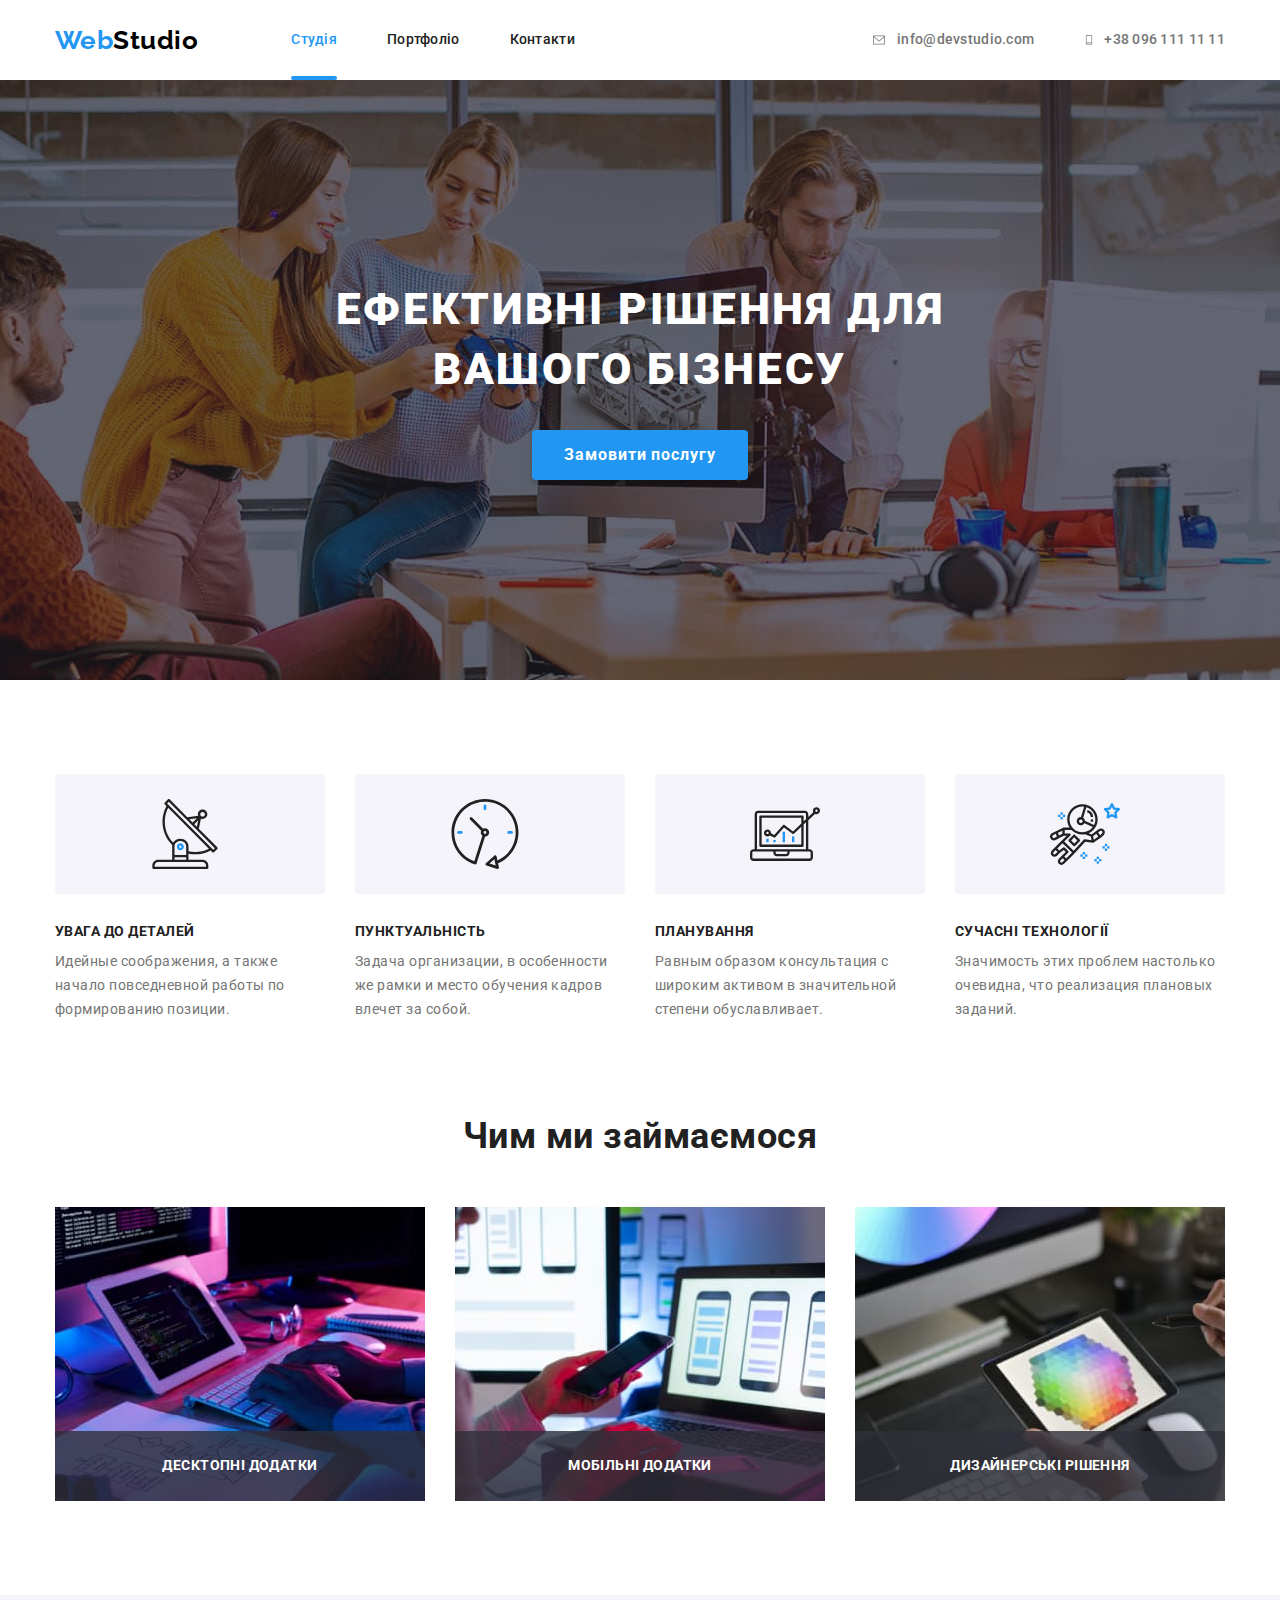
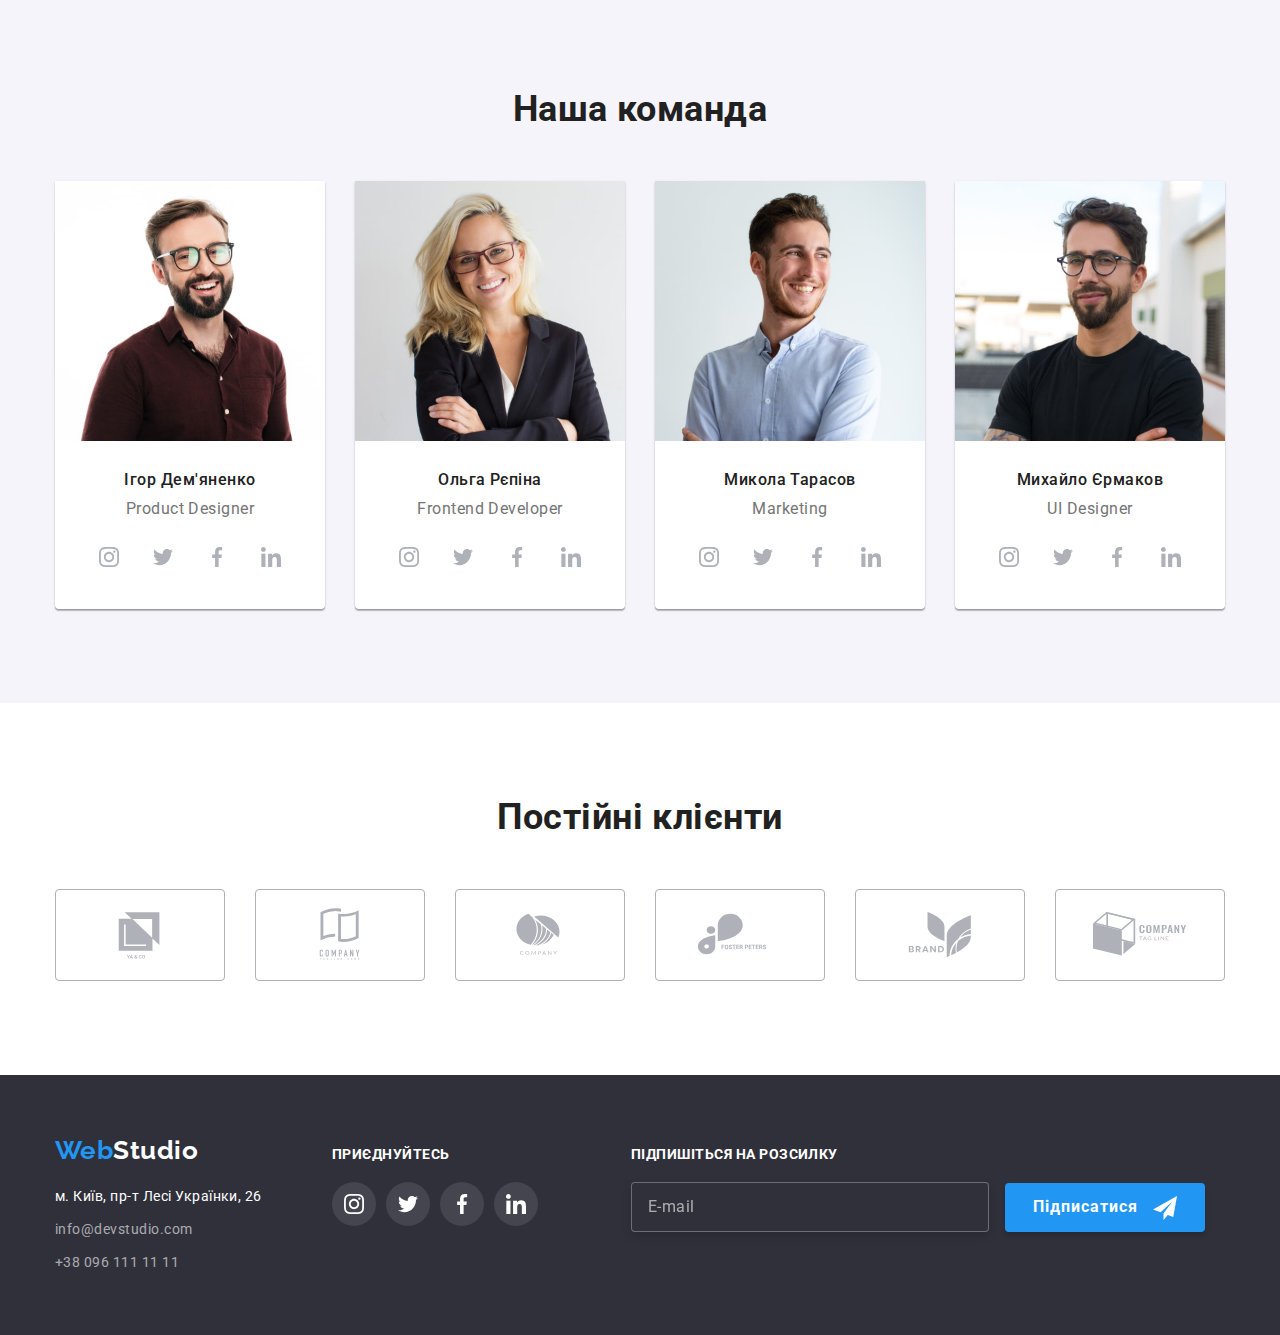
==== index.html @ e20ec49b "Переносить 6 дз" ====
<!DOCTYPE html>
<html lang="en">
  <head>
    <meta charset="UTF-8" />
    <meta http-equiv="X-UA-Compatible" content="IE=edge" />
    <meta name="viewport" content="width=device-width, initial-scale=1.0" />
    <title>Document</title>
    <link
      href="https://fonts.googleapis.com/css2?family=Raleway:wght@700&family=Roboto:wght@400;500;700;900&display=swap"
      rel="stylesheet"
    />
    <link
      rel="stylesheet"
      href="https://cdnjs.cloudflare.com/ajax/libs/modern-normalize/1.1.0/modern-normalize.min.css"
    />
    <link rel="stylesheet" href="./css/styles.css" />
  </head>
  <body>
    <!-- Шапка -->
    <header class="header">
      <div class="container main-nav">
        <a class="logo" href="index.html">
          <span class="logo-web">Web</span><span class="top">Studio</span></a
        >
        <nav>
          <!-- Навігація на інші сторінки -->
          <ul class="site-nav list">
            <li class="item-nav">
              <a class="link current" href="./index.html">Студія</a>
            </li>
            <li class="item-nav">
              <a class="link" href="./portfolio.html">Портфоліо</a>
            </li>
            <li class="item-nav"><a class="link" href="">Контакти</a></li>
          </ul>
        </nav>
        <ul class="auth-nav list">
          <li class="auth-item">
            <a class="link flex-item" href="mailto:info@devstudio.com">
              <svg class="social-icon" width="16" height="12">
                <use href="./images/svg/symbol-defs.svg#icon-mail" />
              </svg>
              info@devstudio.com</a
            >
          </li>
          <li class="auth-item">
            <a class="link flex-item" href="tel:+380961111111">
              <svg class="social-icon" width="10" height="16">
                <use href="./images/svg/symbol-defs.svg#icon-smartphone" />
              </svg>
              +38 096 111 11 11
            </a>
          </li>
        </ul>
      </div>
    </header>
    <!-- Унікальний контент сторінки -->
    <main>
      <!-- Герой-->
      <section class="hero section-hero">
        <div class="center">
          <h1 class="hero-title">Ефективні рішення для вашого бізнесу</h1>
          <button data-modal-open class="button center" type="button">
            Замовити послугу
          </button>
        </div>

        <!-- Модальне вікно -->
        <div class="backdrop is-hidden" data-modal>
          <div class="modal">
            <button data-modal-close class="button-close">
              <svg class="close" width="30" height="30">
                <use href="./images/svg/symbol-defs.svg#icon-close" />
              </svg>
            </button>
            <h2 class="title-modal">Залиште свої дані, ми вам передзвонимо</h2>
            <form class="form">
              <div class="form__group">
                <label class="form-label"
                  >Ім'я
                  <input
                    class="form-input"
                    type="text"
                    placeholder=" "
                    name=" user-nane"
                    required
                  />
                  <svg class="modal-icon" width="20" height="20">
                    <use
                      href="./images/svg/symbol-defs.svg#icon-person-black-18dp-1"
                    />
                  </svg>
                </label>
              </div>

              <div class="form__group">
                <label class="form-label"
                  >Телефон
                  <input
                    class="form-input"
                    type="tel"
                    placeholder=" "
                    name=" namber "
                    required
                  />
                  <svg class="modal-icon" width="20" height="20">
                    <use
                      href="./images/svg/symbol-defs.svg#icon-phone-black-18dp-1"
                    />
                  </svg>
                </label>
              </div>

              <div class="form__group">
                <label class="form-label"
                  >Пошта
                  <input
                    class="form-input"
                    type="email"
                    placeholder=" "
                    name=" tel-nane"
                    required
                  />
                  <svg class="modal-icon" width="20" height="20">
                    <use
                      href="./images/svg/symbol-defs.svg#icon-email-black-18dp-1"
                    />
                  </svg>
                </label>
              </div>

              <div class="form__group">
                <label class="form-label label-message"
                  >Коментар
                  <textarea
                    class="form-input"
                    name="form-text"
                    placeholder="Введіть текст"
                    required
                  ></textarea>
                </label>
              </div>

              <div class="form-check">
                <input
                  class="display form-checkbox"
                  type="checkbox"
                  name=""
                  id="licence"
                  required
                />
                <label class="check-name" for="licence">
                  <svg class="check-svg" width="11" height="8">
                    <use href="./images/svg/symbol-defs.svg#icon-check" />
                  </svg>
                  Погоджуюся з розсилкою та приймаю
                  <a class="check-link" href="#"> Умови договору</a>
                </label>
                <button class="button-modal" type="submit">Відправити</button>
              </div>
            </form>
          </div>
        </div>
      </section>
      <!-- Особливості-->
      <section class="section section-top">
        <div class="container">
          <h2 class="visually-hidden">Особливості</h2>
          <ul class="list decorate-features">
            <li class="item">
              <div class="svg-list">
                <svg class="social-icon" width="70" height="70">
                  <use href="./images/svg/symbol-defs.svg#icon-antenna" />
                </svg>
              </div>
              <h3 class="section-title">УВАГА ДО ДЕТАЛЕЙ</h3>
              <p class="text">
                Идейные соображения, а также начало повседневной работы по
                формированию позиции.
              </p>
            </li>
            <li class="item">
              <div class="svg-list">
                <svg class="social-icon" width="70" height="70">
                  <use href="./images/svg/symbol-defs.svg#icon-clock" />
                </svg>
              </div>
              <h3 class="section-title">ПУНКТУАЛЬНІСТЬ</h3>
              <p class="text">
                Задача организации, в особенности же рамки и место обучения
                кадров влечет за собой.
              </p>
            </li>
            <li class="item">
              <div class="svg-list">
                <svg class="social-icon" width="70" height="70">
                  <use href="./images/svg/symbol-defs.svg#icon-diagram" />
                </svg>
              </div>
              <h3 class="section-title">ПЛАНУВАННЯ</h3>
              <p class="text">
                Равным образом консультация с широким активом в значительной
                степени обуславливает.
              </p>
            </li>
            <li class="item">
              <div class="svg-list">
                <svg class="social-icon" width="70" height="70">
                  <use href="./images/svg/symbol-defs.svg#icon-astronaut" />
                </svg>
              </div>
              <h3 class="section-title">СУЧАСНІ ТЕХНОЛОГІЇ</h3>
              <p class="text">
                Значимость этих проблем настолько очевидна, что реализация
                плановых заданий.
              </p>
            </li>
          </ul>
        </div>
      </section>
      <!-- Чим ми займаємся -->
      <section class="section padding-top-0">
        <div class="container">
          <h2 class="section-title-big">Чим ми займаємося</h2>
          <ul class="list we-do-decorate">
            <li class="item">
              <div class="container-pictur">
                <img
                  class="pictures"
                  class="title-pictures"
                  src="./images/main-page/box1.jpg "
                  width="370"
                  alt="box 1"
                />
                <p class="title-pictures">Десктопні додатки</p>
              </div>
            </li>
            <li class="item">
              <div class="container-pictur">
                <img
                  class="pictures"
                  src="./images/main-page/box2.jpg"
                  width="370"
                  alt="box 2"
                />
                <p class="title-pictures">Мобільні додатки</p>
              </div>
            </li>
            <li class="item">
              <div class="container-pictur">
                <img
                  class="pictures"
                  src="./images/main-page/box3.jpg"
                  width="370"
                  alt="box 3"
                />
                <p class="title-pictures">Дизайнерські рішення</p>
              </div>
            </li>
          </ul>
        </div>
      </section>
      <!-- Наша команда -->
      <section class="section section-top bgc-team">
        <div class="container">
          <h2 class="section-title-big">Наша команда</h2>
          <ul class="list decorate-team">
            <li class="item bgc-teem">
              <img
                class="pictures"
                src="./images/main-page/img.jpg"
                width="270"
                alt="Ігор Дем'яненко"
              />
              <div class="item-person">
                <h3 class="title-name">Ігор Дем'яненко</h3>
                <p class="name-text">Product Designer</p>
                <ul class="socials-items">
                  <li class="sosial-list">
                    <a class="sosial-link" href="">
                      <svg class="svg" width="20px" height="20px">
                        <use
                          href="./images/svg/symbol-defs.svg#icon-instagram"
                        ></use>
                      </svg>
                    </a>
                  </li>
                  <li class="sosial-list">
                    <a class="sosial-link" href="">
                      <svg class="svg" width="20px" height="20px">
                        <use
                          href="./images/svg/symbol-defs.svg#icon-twitter"
                        ></use>
                      </svg>
                    </a>
                  </li>
                  <li class="sosial-list">
                    <a class="sosial-link" href="">
                      <svg class="svg" width="20px" height="20px">
                        <use
                          href="./images/svg/symbol-defs.svg#icon-facebook"
                        ></use>
                      </svg>
                    </a>
                  </li>
                  <li class="sosial-list">
                    <a class="sosial-link" href="">
                      <svg class="svg" width="20px" height="20px">
                        <use
                          href="./images/svg/symbol-defs.svg#icon-linkedin"
                        ></use>
                      </svg>
                    </a>
                  </li>
                </ul>
              </div>
            </li>
            <li class="item bgc-teem">
              <img
                class="pictures"
                src="./images/main-page/img(1).jpg"
                width="270"
                alt="Ольга Рєпіна"
              />
              <div class="item-person">
                <h3 class="title-name">Ольга Рєпіна</h3>
                <p class="name-text">Frontend Developer</p>
                <ul class="socials-items">
                  <li class="sosial-list">
                    <a class="sosial-link" href="">
                      <svg class="svg" width="20px" height="20px">
                        <use
                          href="./images/svg/symbol-defs.svg#icon-instagram"
                        ></use>
                      </svg>
                    </a>
                  </li>
                  <li class="sosial-list">
                    <a class="sosial-link" href="">
                      <svg class="svg" width="20px" height="20px">
                        <use
                          href="./images/svg/symbol-defs.svg#icon-twitter"
                        ></use>
                      </svg>
                    </a>
                  </li>
                  <li class="sosial-list">
                    <a class="sosial-link" href="">
                      <svg class="svg" width="20px" height="20px">
                        <use
                          href="./images/svg/symbol-defs.svg#icon-facebook"
                        ></use>
                      </svg>
                    </a>
                  </li>
                  <li class="sosial-list">
                    <a class="sosial-link" href="">
                      <svg class="svg" width="20px" height="20px">
                        <use
                          href="./images/svg/symbol-defs.svg#icon-linkedin"
                        ></use>
                      </svg>
                    </a>
                  </li>
                </ul>
              </div>
            </li>
            <li class="item bgc-teem">
              <img
                class="pictures"
                src="./images/main-page/img(2).jpg"
                width="270"
                alt="Микола Тарасов"
              />
              <div class="item-person">
                <h3 class="title-name">Микола Тарасов</h3>
                <p class="name-text">Marketing</p>
                <ul class="socials-items">
                  <li class="sosial-list">
                    <a class="sosial-link" href="">
                      <svg class="svg" width="20px" height="20px">
                        <use
                          href="./images/svg/symbol-defs.svg#icon-instagram"
                        ></use>
                      </svg>
                    </a>
                  </li>
                  <li class="sosial-list">
                    <a class="sosial-link" href="">
                      <svg class="svg" width="20px" height="20px">
                        <use
                          href="./images/svg/symbol-defs.svg#icon-twitter"
                        ></use>
                      </svg>
                    </a>
                  </li>
                  <li class="sosial-list">
                    <a class="sosial-link" href="">
                      <svg class="svg" width="20px" height="20px">
                        <use
                          href="./images/svg/symbol-defs.svg#icon-facebook"
                        ></use>
                      </svg>
                    </a>
                  </li>
                  <li class="sosial-list">
                    <a class="sosial-link" href="">
                      <svg class="svg" width="20px" height="20px">
                        <use
                          href="./images/svg/symbol-defs.svg#icon-linkedin"
                        ></use>
                      </svg>
                    </a>
                  </li>
                </ul>
              </div>
            </li>
            <li class="item bgc-teem">
              <img
                class="pictures"
                src="./images/main-page/img(3).jpg"
                width="270"
                alt="Михайло Єрмаков"
              />
              <div class="item-person">
                <h3 class="title-name">Михайло Єрмаков</h3>
                <p class="name-text">UI Designer</p>
                <ul class="socials-items">
                  <li class="sosial-list">
                    <a class="sosial-link" href="">
                      <svg class="svg" width="20px" height="20px">
                        <use
                          href="./images/svg/symbol-defs.svg#icon-instagram"
                        ></use>
                      </svg>
                    </a>
                  </li>
                  <li class="sosial-list">
                    <a class="sosial-link" href="">
                      <svg class="svg" width="20px" height="20px">
                        <use
                          href="./images/svg/symbol-defs.svg#icon-twitter"
                        ></use>
                      </svg>
                    </a>
                  </li>
                  <li class="sosial-list">
                    <a class="sosial-link" href="">
                      <svg class="svg" width="20px" height="20px">
                        <use
                          href="./images/svg/symbol-defs.svg#icon-facebook"
                        ></use>
                      </svg>
                    </a>
                  </li>
                  <li class="sosial-list">
                    <a class="sosial-link" href="">
                      <svg class="svg" width="20px" height="20px">
                        <use
                          href="./images/svg/symbol-defs.svg#icon-linkedin"
                        ></use>
                      </svg>
                    </a>
                  </li>
                </ul>
              </div>
            </li>
          </ul>
        </div>
      </section>
      <section class="section">
        <div class="container">
          <h2 class="section-title-big">Постійні клієнти</h2>
          <ul class="list customers-list">
            <li class="customer-li">
              <a class="customer-link" href="">
                <svg class="svg" width="106px" height="60px">
                  <use href="./images/svg/symbol-defs.svg#icon-Logo"></use>
                </svg>
              </a>
            </li>
            <li class="customer-li">
              <a class="customer-link" href="">
                <svg class="svg" width="106px" height="60px">
                  <use href="./images/svg/symbol-defs.svg#icon-Logo-1"></use>
                </svg>
              </a>
            </li>
            <li class="customer-li">
              <a class="customer-link" href="">
                <svg class="svg" width="106px" height="60px">
                  <use href="./images/svg/symbol-defs.svg#icon-Logo-2"></use>
                </svg>
              </a>
            </li>
            <li class="customer-li">
              <a class="customer-link" href="">
                <svg class="svg" width="106px" height="60px">
                  <use href="./images/svg/symbol-defs.svg#icon-Logo-3"></use>
                </svg>
              </a>
            </li>
            <li class="customer-li">
              <a class="customer-link" href="">
                <svg class="svg" width="106px" height="60px">
                  <use href="./images/svg/symbol-defs.svg#icon-Logo-4"></use>
                </svg>
              </a>
            </li>
            <li class="customer-li">
              <a class="customer-link" href="">
                <svg class="svg" width="106px" height="60px">
                  <use href="./images/svg/symbol-defs.svg#icon-Logo-5"></use>
                </svg>
              </a>
            </li>
          </ul>
        </div>
      </section>
    </main>
    <!-- Підвал сторінки -->
    <footer class="footer">
      <div class="container section-flex">
        <div class="footer-addres">
          <div class="footer-logo">
            <a class="logo" href="index.html">
              <span class="logo-web">Web</span
              ><span class="bottom">Studio</span></a
            >
          </div>
          <address>
            <ul class="list">
              <li class="list-margin">
                <a
                  class="addres link"
                  href="https://www.google.com/maps/place/%D0%B1%D1%83%D0%BB.+%D0%9B%D0%B5%D1%81%D0%B8+%D0%A3%D0%BA%D1%80%D0%B0%D0%B8%D0%BD%D0%BA%D0%B8,+26,+%D0%9A%D0%B8%D0%B5%D0%B2,+02000/@50.4265807,30.5383858,17z/data=!3m1!4b1!4m5!3m4!1s0x40d4cf0e033ecbe9:0x57a4dffefec77da0!8m2!3d50.4265807!4d30.5383858"
                  target="_blank"
                  rel="noopener noreferrer"
                  >м. Київ, пр-т Лесі Українки, 26</a
                >
              </li>
              <li class="list-margin">
                <a class="contacts link" href="mailto:info@devstudio.com"
                  >info@devstudio.com</a
                >
              </li>
              <li class="list-margin">
                <a class="contacts link" href="tel:+380961111111"
                  >+38 096 111 11 11</a
                >
              </li>
            </ul>
          </address>
        </div>
        <div class="footer-contacts">
          <h2 class="footer-title">Приєднуйтесь</h2>
          <ul class="socials-items-footer">
            <li class="sosial-list-footer">
              <a class="sosial-footer-link" href="">
                <svg class="svg-footer" width="20px" height="20px">
                  <use href="./images/svg/symbol-defs.svg#icon-instagram"></use>
                </svg>
              </a>
            </li>
            <li class="sosial-list-footer">
              <a class="sosial-footer-link" href="">
                <svg class="svg-footer" width="20px" height="20px">
                  <use href="./images/svg/symbol-defs.svg#icon-twitter"></use>
                </svg>
              </a>
            </li>
            <li class="sosial-list-footer">
              <a class="sosial-footer-link" href="">
                <svg class="svg-footer" width="20px" height="20px">
                  <use href="./images/svg/symbol-defs.svg#icon-facebook"></use>
                </svg>
              </a>
            </li>
            <li class="sosial-list-footer">
              <a class="sosial-footer-link" href="">
                <svg class="svg-footer" width="20px" height="20px">
                  <use href="./images/svg/symbol-defs.svg#icon-linkedin"></use>
                </svg>
              </a>
            </li>
          </ul>
        </div>
        <div class="footter-email">
          <h2 class="title-email">Підпишіться на розсилку</h2>
          <form>
            <input
              class="footer-inpur"
              type="email"
              placeholder="E-mail"
              required
            />
            <button class="footter-email-btn" type="submit">
              Підписатися
              <svg class="telegram-svg" width="24" height="24">
                <use href="./images/svg/symbol-defs.svg#icon-icon-send" />
              </svg>
            </button>
          </form>
        </div>
      </div>
    </footer>
    <script src="./js/modal.js"></script>
  </body>
</html>
---- css/styles.css ----
/* колір основного тексту #212121 */

/* вторичний колір тексту #757575 */

/* колір акцент #2196F3 */

/* колір заголовка героя #FFFFFF */

/* колір фона 1 блок і підвалу #2F303A  */

/* колір фона 2 блок #F5F5F5 */

/* колір фона 3 блок #F5F4FA */

:root {
  --primary-text-color: #757575;
  --title-text-color: #212121;
  --accent-color: #2196f3;
  --primary--white-color: #ffffff;
}

body {
  background-color: var(--primary--white-color);
  color: var(--primary-text-color);
  font-family: 'Roboto', sans-serif;
  letter-spacing: 0.03em;
}
h1,
h2,
h3,
h4,
p,
ul,
li {
  margin-top: 0;
  margin-bottom: 0;
  padding: 0;
}

.list {
  list-style: none;
  padding: 0;
  margin: 0;
}

.link {
  text-decoration: none;
}

.container {
  margin: 0 auto;
  width: 1200px;
  padding: 0 15px;
}

/* Шапка */
.main-nav {
  display: flex;
  align-items: center;
}

.flex-item {
  display: flex;
  align-items: center;
}

.social-icon {
  fill: currentColor;
  margin-right: 10px;
}

.logo {
  text-decoration: none;
}

.logo-web {
  color: var(--accent-color);
  font-family: 'Raleway', sans-serif;
  font-weight: 700;
  font-size: 26px;
  line-height: 1.19;
}

.logo .top {
  color: #000000;
  font-family: 'Raleway', sans-serif;
  font-weight: 700;
  font-size: 26px;
  line-height: 1.19;
}

.logo .bottom {
  color: var(--primary--white-color);
  font-family: 'Raleway', sans-serif;
  font-weight: 700;
  font-size: 26px;
  line-height: 1.19;
}

.site-nav {
  display: flex;
  margin-left: 93px;
}

.site-nav .item-nav {
  margin-right: 50px;
}

.site-nav .item-nav:last-child {
  margin-right: 0;
}

.site-nav .link {
  display: block;
  padding: 32px 0;
  font-weight: 500;
  font-size: 14px;
  line-height: 1.14;
  letter-spacing: 0.02em;
  color: var(--title-text-color);
  transition-duration: 250ms;
  transition-timing-function: cubic-bezier(0.4, 0, 0.2, 1);
}

.site-nav .link:hover,
.site-nav .link:focus {
  color: var(--accent-color);
}

.site-nav .link.current {
  color: var(--accent-color);
  position: relative;
}

.site-nav .link.current::after {
  content: '';
  position: absolute;
  width: 100%;
  height: 4px;
  left: 0;
  bottom: 0;
  background-color: var(--accent-color);
  border-radius: 2px;
}

.auth-nav {
  display: flex;
  margin-left: auto;
}

.auth-nav .auth-item + .auth-item {
  margin-left: 50px;
}

.auth-nav .link {
  font-weight: 500;
  font-size: 14px;
  line-height: 1.14;
  letter-spacing: 0.02em;
  padding: 32px 0;
  color: var(--primary-text-color);
  transition-duration: 250ms;
  transition-timing-function: cubic-bezier(0.4, 0, 0.2, 1);
}

.auth-nav .link:hover,
.auth-nav .link:focus {
  color: var(--accent-color);
}

.hero {
  background-color: #2f303a;
  background-image: linear-gradient(
      rgba(47, 48, 58, 0.4),
      rgba(47, 48, 58, 0.4)
    ),
    url('../images/Img.jpg');
  background-repeat: no-repeat;
  background-position: center;
  background-size: cover;
}
.center {
  text-align: center;
}

.section-hero {
  padding-top: 200px;
  padding-bottom: 200px;
}

.hero-title {
  color: var(--primary--white-color);
  font-weight: 900;
  font-size: 44px;
  line-height: 1.36;
  letter-spacing: 0.06em;
  text-transform: uppercase;
  margin-left: auto;
  margin-right: auto;
  margin-top: 0;
  margin-bottom: 30px;
  max-width: 696px;
}

/* Оформлення модального блока */
.backdrop {
  position: fixed;
  top: 0;
  left: 0;
  width: 100%;
  height: 100%;
  background-color: rgba(0, 0, 0, 0.2);
  opacity: 1;
  z-index: 1;
  transition-duration: 250ms;
  transition-timing-function: cubic-bezier(0.4, 0, 0.2, 1);
}

.backdrop.is-hidden {
  opacity: 0;
  pointer-events: none;
  visibility: hidden;
}

.backdrop.is-hidden .modal {
  transform: translate(-50%, -50%) scale(0.9);
}

.modal {
  position: absolute;
  top: 50%;
  left: 50%;
  padding: 40px;
  transform: translate(-50%, -50%) scale(1);
  width: 528px;
  height: 581px;
  border-radius: 4px;
  box-shadow: 0px 1px 3px rgba(0, 0, 0, 0.12), 0px 1px 1px rgba(0, 0, 0, 0.14),
    0px 2px 1px rgba(0, 0, 0, 0.2);
  background-color: var(--primary--white-color);
  transition-property: transform;
  transition-duration: 250ms;
  transition-timing-function: cubic-bezier(0.4, 0, 0.2, 1);
}
.button-close {
  background-color: transparent;
  position: absolute;
  top: 8px;
  right: 8px;
  border: none;
  padding: 0;
  margin: 0;
}

.close {
  stroke: rgba(0, 0, 0, 0.1);
  transition-duration: 250ms;
  transition-timing-function: cubic-bezier(0.4, 0, 0.2, 1);
}
.button-close:hover .close {
  fill: var(--accent-color);
}

.title-modal {
  font-weight: 700;
  font-size: 20px;
  line-height: 1.15;
  text-align: center;
  color: #212121;
}
.form {
  width: 448px;
  height: 101%;
  margin-top: 12px;
}
.form__group {
  display: flex;
  flex-direction: column;
  position: relative;
  margin-bottom: 10px;
}
.form-label {
  position: relative;
  font-weight: 400;
  font-size: 12px;
  line-height: 1.1;
  letter-spacing: 0.01em;
  color: #757575;
}

.modal-icon {
  position: absolute;
  top: 50%;
  left: 12px;
  transition-duration: 250ms;
  transition-timing-function: cubic-bezier(0.4, 0, 0.2, 1);
}

.form-input {
  margin-top: 4px;
  width: 100%;
  padding-left: 42px;
  padding-top: 12px;
  padding-right: 12px;
  padding-bottom: 12px;
  border: 1px solid rgba(33, 33, 33, 0.2);
  border-radius: 4px;
  outline: transparent;
  transition-property: outline;
  transition-duration: 250ms;
  transition-timing-function: cubic-bezier(0.4, 0, 0.2, 1);
}
.form-input:focus {
  outline: 1px solid var(--accent-color);
}

.form-input::placeholder {
  font-weight: 400;
  font-size: 12px;
  line-height: 1.1;
  letter-spacing: 0.01em;
  color: rgba(117, 117, 117, 0.5);
}

.label-message .form-input {
  width: 448px;
  height: 138px;
  resize: none;
  padding: 12px 16px;
}
.form-label:focus-within > .modal-icon {
  fill: var(--accent-color);
}

.text-contract-basic {
  font-weight: 400;
  font-size: 14px;
  line-height: 1.7;
  color: #757575;
}
.checkbox-icon {
  position: absolute;
  left: 12px;
  top: 4px;
  border: 1.7 solid #212121;
  border-radius: 4px;
}

.button-modal {
  display: flex;
  cursor: pointer;
  margin: 0 auto;
  font-weight: 700;
  font-size: 16px;
  line-height: 1.8;
  letter-spacing: 0.06em;
  color: #ffffff;
  padding: 10px 52px;
  background: #2196f3;
  box-shadow: 0px 4px 4px rgba(0, 0, 0, 0.15);
  border-radius: 4px;
  border: transparent;
}
.display {
  position: absolute;
  width: 1px;
  height: 1px;
  margin: -1px;
  border: 0;
  padding: 0;
  white-space: nowrap;
  clip-path: inset(100%);
  clip: rect(0 0 0 0);
  overflow: hidden;
}

.check-name {
  display: flex;
  align-items: center;
  justify-items: center;
  font-size: 14px;
  line-height: 1.71;
  letter-spacing: 0.03em;
  color: var(--text-color);
  margin-bottom: 30px;
}
.form-checkbox:checked ~ .check-name > .check-svg {
  background-color: #2196f3;
  border: transparent;
}
.form-check {
  display: flex;
  flex-direction: column;
  justify-content: center;
  align-items: center;
}
.check-link {
  margin-left: 5px;
  color: #2196f3;
}

.check-svg {
  width: 16px;
  height: 16px;
  margin-right: 8px;
  border: 2px solid black;
  transition: background-color 250ms cubic-bezier(0.4, 0, 0.2, 1);
  transition-duration: 250ms;
  transition-timing-function: cubic-bezier(0.4, 0, 0.2, 1);
}

/* Button */
.button {
  padding: 10px 32px;
  cursor: pointer;
  border: 0;
  font-weight: 700;
  font-size: 16px;
  line-height: 1.88;
  letter-spacing: 0.06em;
  box-shadow: 0px 4px 4px rgba(0, 0, 0, 0.15);
  border-radius: 4px;
  color: var(--primary--white-color);
  background-color: var(--accent-color);
}

/* Навігація на інші сторінка */
.addres.link:hover,
.addres.link:focus,
.contacts.link:hover,
.contacts.link:focus {
  color: var(--accent-color);
}
/* Секція особливості */

/* Приховування заголовка */
.visually-hidden {
  position: absolute;
  white-space: nowrap;
  width: 1px;
  height: 1px;
  overflow: hidden;
  border: 0;
  padding: 0;
  clip: rect(0 0 0 0);
  clip-path: inset(50%);
  margin: -1px;
}

.section {
  padding-top: 94px;
  padding-bottom: 94px;
}

.padding-top-0 {
  padding-top: 0;
}

.decorate-features {
  display: flex;
}

.list.decorate-features .item {
  width: 270px;
}

.svg-list {
  display: flex;
  width: 270px;
  height: 120px;
  margin-bottom: 30px;
  background-color: #f5f4fa;
  justify-content: center;
  text-align: center;
  align-items: center;
  border-radius: 4px;
}

.list .item + .item {
  margin-left: 30px;
}

.bgc-team {
  background-color: #f5f4fa;
}

.section-title {
  color: var(--title-text-color);
  font-weight: 700;
  font-size: 14px;
  line-height: 1.14;
  text-transform: uppercase;
  margin-bottom: 10px;
}

.section .text {
  font-size: 14px;
  line-height: 1.71;
}

.section-title-big {
  color: var(--title-text-color);
  font-weight: 700;
  font-size: 36px;
  line-height: 1.16;
  text-align: center;
  margin-bottom: 50px;
}

.we-do-decorate {
  display: flex;
}
.container-pictur {
  position: relative;
}
.title-pictures {
  position: absolute;
  color: #ffffff;
  font-weight: 700;
  font-size: 14px;
  line-height: 1.1;
  letter-spacing: 0.03em;
  text-transform: uppercase;
  text-align: center;
  width: 100%;
  height: 70px;
  bottom: 0;
  background-color: rgba(47, 48, 58, 0.8);
  text-align: center;
  padding: 27px 0;
}
.pictures {
  display: block;
}

.list.decorate-team {
  display: flex;
}

.list.decorate-team .item {
  text-align: center;
}

.list.decorate-team .item {
  box-shadow: 0px 1px 3px rgba(0, 0, 0, 0.12), 0px 1px 1px rgba(0, 0, 0, 0.14),
    0px 2px 1px rgba(0, 0, 0, 0.2);
  border-radius: 0px 0px 4px 4px;
}

.item-person {
  padding: 30px 0;
}

.title-name {
  color: var(--title-text-color);
  font-weight: 500;
  font-size: 16px;
  line-height: 1.18;
  margin-bottom: 10px;
}

.section .name-text {
  font-size: 16px;
  line-height: 1.18;
}

/* Підвал сторінки */
.footer {
  background-color: #2f303a;
  padding-top: 60px;
  padding-bottom: 60px;
}

.footer-logo {
  margin-bottom: 20px;
}

.list .list-margin:nth-child(-n + 2) {
  margin-bottom: 9px;
}

.list .addres {
  color: var(--primary--white-color);
  font-size: 14px;
  line-height: 1.71;
  font-style: normal;
  transition-duration: 250ms;
  transition-timing-function: cubic-bezier(0.4, 0, 0.2, 1);
}

.list .contacts {
  color: rgba(255, 255, 255, 0.6);
  font-size: 14px;
  line-height: 1.71;
  font-style: normal;
  transition-duration: 250ms;
  transition-timing-function: cubic-bezier(0.4, 0, 0.2, 1);
}

.bgc-teem {
  background-color: white;
}

.socials-items {
  list-style: none;
  display: flex;
  justify-content: center;
  margin-top: 16px;
}

.sosial-link {
  display: flex;
  justify-content: center;
  align-items: center;
  border-radius: 50%;
  background-color: var(--primary--white-color);
  width: 44px;
  height: 44px;
  outline: none;
  transition-duration: 250ms;
  transition-timing-function: cubic-bezier(0.4, 0, 0.2, 1);
}

.sosial-link:hover,
.sosial-link:focus {
  background-color: var(--accent-color);
}

.sosial-link:hover .svg,
.sosial-link:focus .svg {
  fill: #ffffff;
}

.svg {
  fill: #afb1b8;
}

.socials-items .sosial-list:not(:last-child) {
  margin-right: 10px;
}

.customers-list {
  display: flex;
  align-items: center;
  justify-content: space-between;
}

.customer-link {
  display: flex;
  width: 170px;
  height: 92px;
  justify-content: center;
  align-items: center;
  border: 1px solid #afb1b8;
  border-radius: 4px;
  outline: none;
  transition-property: border-color;
  transition-duration: 250ms;
  transition-timing-function: cubic-bezier(0.4, 0, 0.2, 1);
}
.svg {
  transition-property: fill;
  transition-duration: 250ms;
  transition-timing-function: cubic-bezier(0.4, 0, 0.2, 1);
}
.customer-link:hover,
.customer-link:focus,
.customer-link:hover .svg,
.customer-link:focus .svg {
  border-color: var(--accent-color);
  fill: var(--accent-color);
}

.footter-email {
  display: block;
  margin-left: 93px;
}

.title-email {
  font-weight: 700;
  font-size: 14px;
  line-height: 1.1;
  text-transform: uppercase;
  color: #ffffff;
  margin-bottom: 20px;
}

.footer-inpur {
  width: 358px;
  height: 50px;
  background: #2f303a;
  border: 1px solid rgba(255, 255, 255, 0.3);
  filter: drop-shadow(0px 4px 4px rgba(0, 0, 0, 0.15));
  border-radius: 4px;
  margin-right: 12px;
  padding: 15px 16px;
  color: var(--primary--white-color);
}
.footer-inpur::placeholder {
  font-weight: 400;
  font-size: 16px;
  line-height: 1.2;
  letter-spacing: 0.03em;
  /* padding: 15px 16px; */
  color: rgba(255, 255, 255, 0.6);
}

.footter-email-btn {
  font-weight: 700;
  font-size: 16px;
  line-height: 1.8;
  letter-spacing: 0.06em;
  color: #ffffff;
  padding: 10px 28px;
  border: transparent;
  background-color: var(--accent-color);
  box-shadow: 0px 4px 4px rgba(0, 0, 0, 0.15);
  border-radius: 4px;
}
.telegram-svg {
  vertical-align: middle;
  margin-left: 10px;
}

/* .customer-link:hover .svg,
.customer-link:focus .svg {
  fill: var(--accent-color);
} */

/* footer */
.section-flex {
  display: flex;
  align-items: baseline;
}
.footer-contacts {
  margin-left: 70px;
}
.footer-title {
  font-weight: 700;
  font-size: 14px;
  line-height: 1.1;
  text-transform: uppercase;
  color: var(--primary--white-color);
  margin-bottom: 20px;
}
.socials-items-footer {
  display: flex;
  list-style: none;
  justify-content: center;
}
.sosial-list-footer {
  display: flex;
  border-radius: 50%;
  width: 44px;
  height: 44px;
  justify-content: center;
  align-items: center;
}
.sosial-footer-link {
  display: flex;
  border-radius: 50%;
  width: 44px;
  height: 44px;
  justify-content: center;
  align-items: center;
  background: rgba(255, 255, 255, 0.1);
  outline: none;
  transition-duration: 250ms;
  transition-timing-function: cubic-bezier(0.4, 0, 0.2, 1);
}

.sosial-footer-link:hover,
.sosial-footer-link:focus {
  background: var(--accent-color);
}

.svg-footer {
  fill: var(--primary--white-color);
}

.socials-items-footer .sosial-list-footer:not(:last-child) {
  margin-right: 10px;
}

/* ________________________________________ */
/* Page-portfolio */
/* Filter list */
.button-line {
  border-bottom: 1px solid #ececec;
}

.filter.list {
  display: flex;
  justify-content: center;
  margin-bottom: 50px;
}

.filter.list .item + .item {
  margin-left: 8px;
}

.filter-button {
  color: var(--title-text-color);
  background-color: #f5f4fa;
  cursor: pointer;
  border: 0;
  font-family: 'Roboto';
  font-weight: 500;
  font-size: 16px;
  line-height: 1.62;
  padding: 6px 25px;
  border-radius: 4px;
  transition-property: box-shadow, background-color;
  transition-duration: 250ms;
  transition-timing-function: cubic-bezier(0.4, 0, 0.2, 1);
}

.filter-button:hover,
.filter-button:focus {
  color: var(--primary--white-color);
  background-color: var(--accent-color);
  cursor: pointer;
  box-shadow: 0px 3px 1px rgba(0, 0, 0, 0.1), 0px 1px 2px rgba(0, 0, 0, 0.08),
    0px 2px 2px rgba(0, 0, 0, 0.12);
}

.projects.list {
  display: flex;
  flex-wrap: wrap;
}

.projects.list .item-projects {
  width: 370 px;
  margin-right: 30px;
  margin-bottom: 30px;
  transition-property: box-shadow;
  transition-duration: 250ms;
  transition-timing-function: cubic-bezier(0.4, 0, 0.2, 1);
}

.projects.list .item-projects:hover {
  outline: 1px solid #eeeeee;
  box-shadow: 0px 1px 1px rgba(0, 0, 0, 0.12), 0px 4px 4px rgba(0, 0, 0, 0.06),
    1px 4px 6px rgba(0, 0, 0, 0.16);
}

.projects.list .item-projects:nth-child(3n) {
  margin-right: 0;
}

.projects.list .item-projects:nth-last-child(-n + 3) {
  margin-bottom: 0;
}

.project-container {
  padding: 20px 24px;
  border: 1px solid #ececec;
  border-top: none;
}

.projects-title {
  color: var(--title-text-color);
  font-weight: 700;
  font-size: 18px;
  line-height: 2;
  letter-spacing: 0.06em;
}

.projects .text {
  font-size: 16px;
  line-height: 1.8;
  margin-top: 4px;
}
/* Оформлення спливаючого вікна */
.project-overlay {
  position: relative;
  overflow: hidden;
}

.overlay-thumb {
  position: absolute;
  bottom: 0;
  top: 0;
  width: 100%;
  height: 100%;
  background-color: rgba(33, 149, 243, 0.9);
  transition: transform 250ms cubic-bezier(0.4, 0, 0.2, 1);
  transform: translateY(101%);
}
.overlay-link {
  outline: transparent;
}

.title-overlay {
  font-weight: 400;
  font-size: 18px;
  line-height: 1.5;
  color: var(--primary--white-color);
  text-shadow: 0px 4px 4px rgba(0, 0, 0, 0.25);
  padding: 63px 24px;
}

.item-projects a:hover .overlay-thumb,
.item-projects a:focus .overlay-thumb {
  transform: translateY(0%);
}
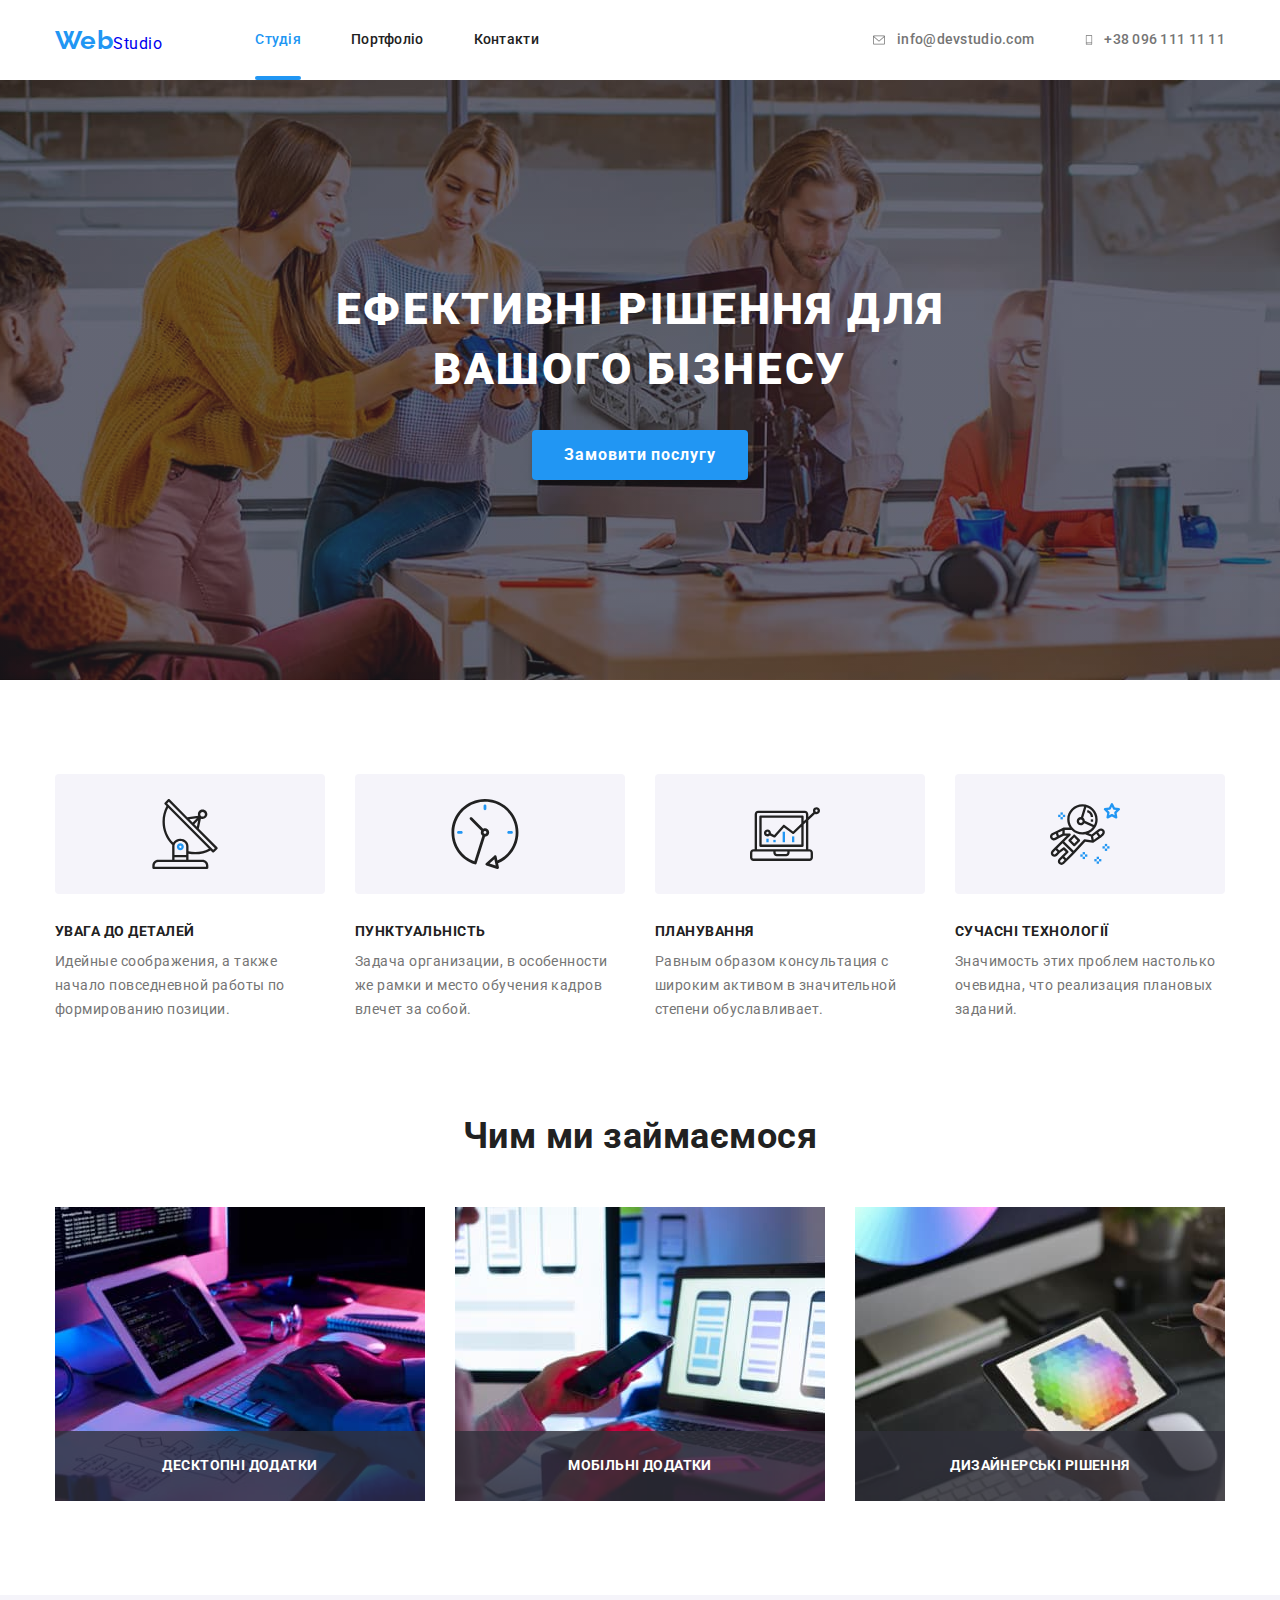
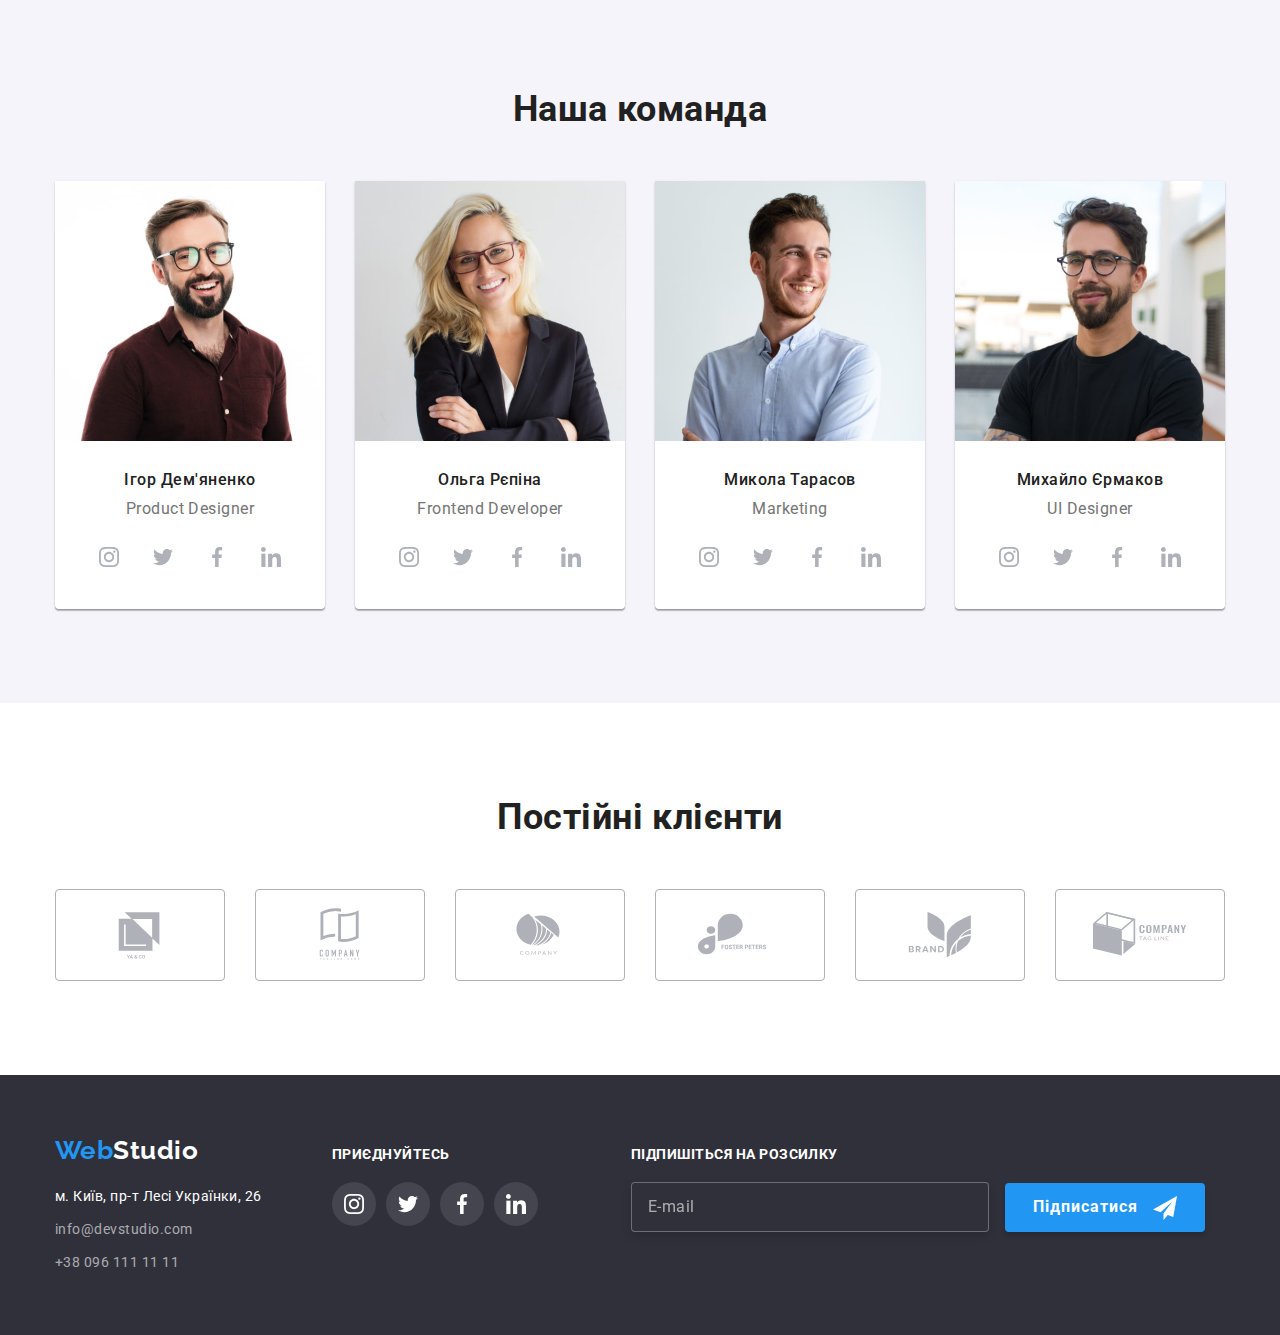
==== commit 99854718: "початок" ====
--- a/index.html
+++ b/index.html
@@ -18,13 +18,14 @@
   <body>
     <!-- Шапка -->
     <header class="header">
-      <div class="container main-nav">
+      <div class="container container__flex">
         <a class="logo" href="index.html">
-          <span class="logo-web">Web</span><span class="top">Studio</span></a
+          <span class="logo__title">Web</span
+          ><span class="logo__title-top">Studio</span></a
         >
-        <nav>
-          <!-- Навігація на інші сторінки -->
-          <ul class="site-nav list">
+        <!-- Навігація на інші сторінки -->
+        <nav class="nav">
+          <ul class="nav__list list">
             <li class="item-nav">
               <a class="link current" href="./index.html">Студія</a>
             </li>
@@ -524,7 +525,7 @@
         <div class="footer-addres">
           <div class="footer-logo">
             <a class="logo" href="index.html">
-              <span class="logo-web">Web</span
+              <span class="logo__title">Web</span
               ><span class="bottom">Studio</span></a
             >
           </div>
--- a/css/styles.css
+++ b/css/styles.css
@@ -54,7 +54,7 @@
 }
 
 /* Шапка */
-.main-nav {
+.container__flex {
   display: flex;
   align-items: center;
 }
@@ -73,7 +73,7 @@
   text-decoration: none;
 }
 
-.logo-web {
+.logo__title {
   color: var(--accent-color);
   font-family: 'Raleway', sans-serif;
   font-weight: 700;
@@ -81,7 +81,7 @@
   line-height: 1.19;
 }
 
-.logo .top {
+.logo .logo__title-header {
   color: #000000;
   font-family: 'Raleway', sans-serif;
   font-weight: 700;
@@ -97,20 +97,21 @@
   line-height: 1.19;
 }
 
-.site-nav {
+/* Навігація на інші сторінки */
+.nav__list {
   display: flex;
   margin-left: 93px;
 }
 
-.site-nav .item-nav {
+.nav__list .item-nav {
   margin-right: 50px;
 }
 
-.site-nav .item-nav:last-child {
+.nav__list .item-nav:last-child {
   margin-right: 0;
 }
 
-.site-nav .link {
+.nav__list .link {
   display: block;
   padding: 32px 0;
   font-weight: 500;
@@ -122,17 +123,17 @@
   transition-timing-function: cubic-bezier(0.4, 0, 0.2, 1);
 }
 
-.site-nav .link:hover,
-.site-nav .link:focus {
+.nav__list .link:hover,
+.nav__list .link:focus {
   color: var(--accent-color);
 }
 
-.site-nav .link.current {
+.nav__list .link.current {
   color: var(--accent-color);
   position: relative;
 }
 
-.site-nav .link.current::after {
+.nav__list .link.current::after {
   content: '';
   position: absolute;
   width: 100%;
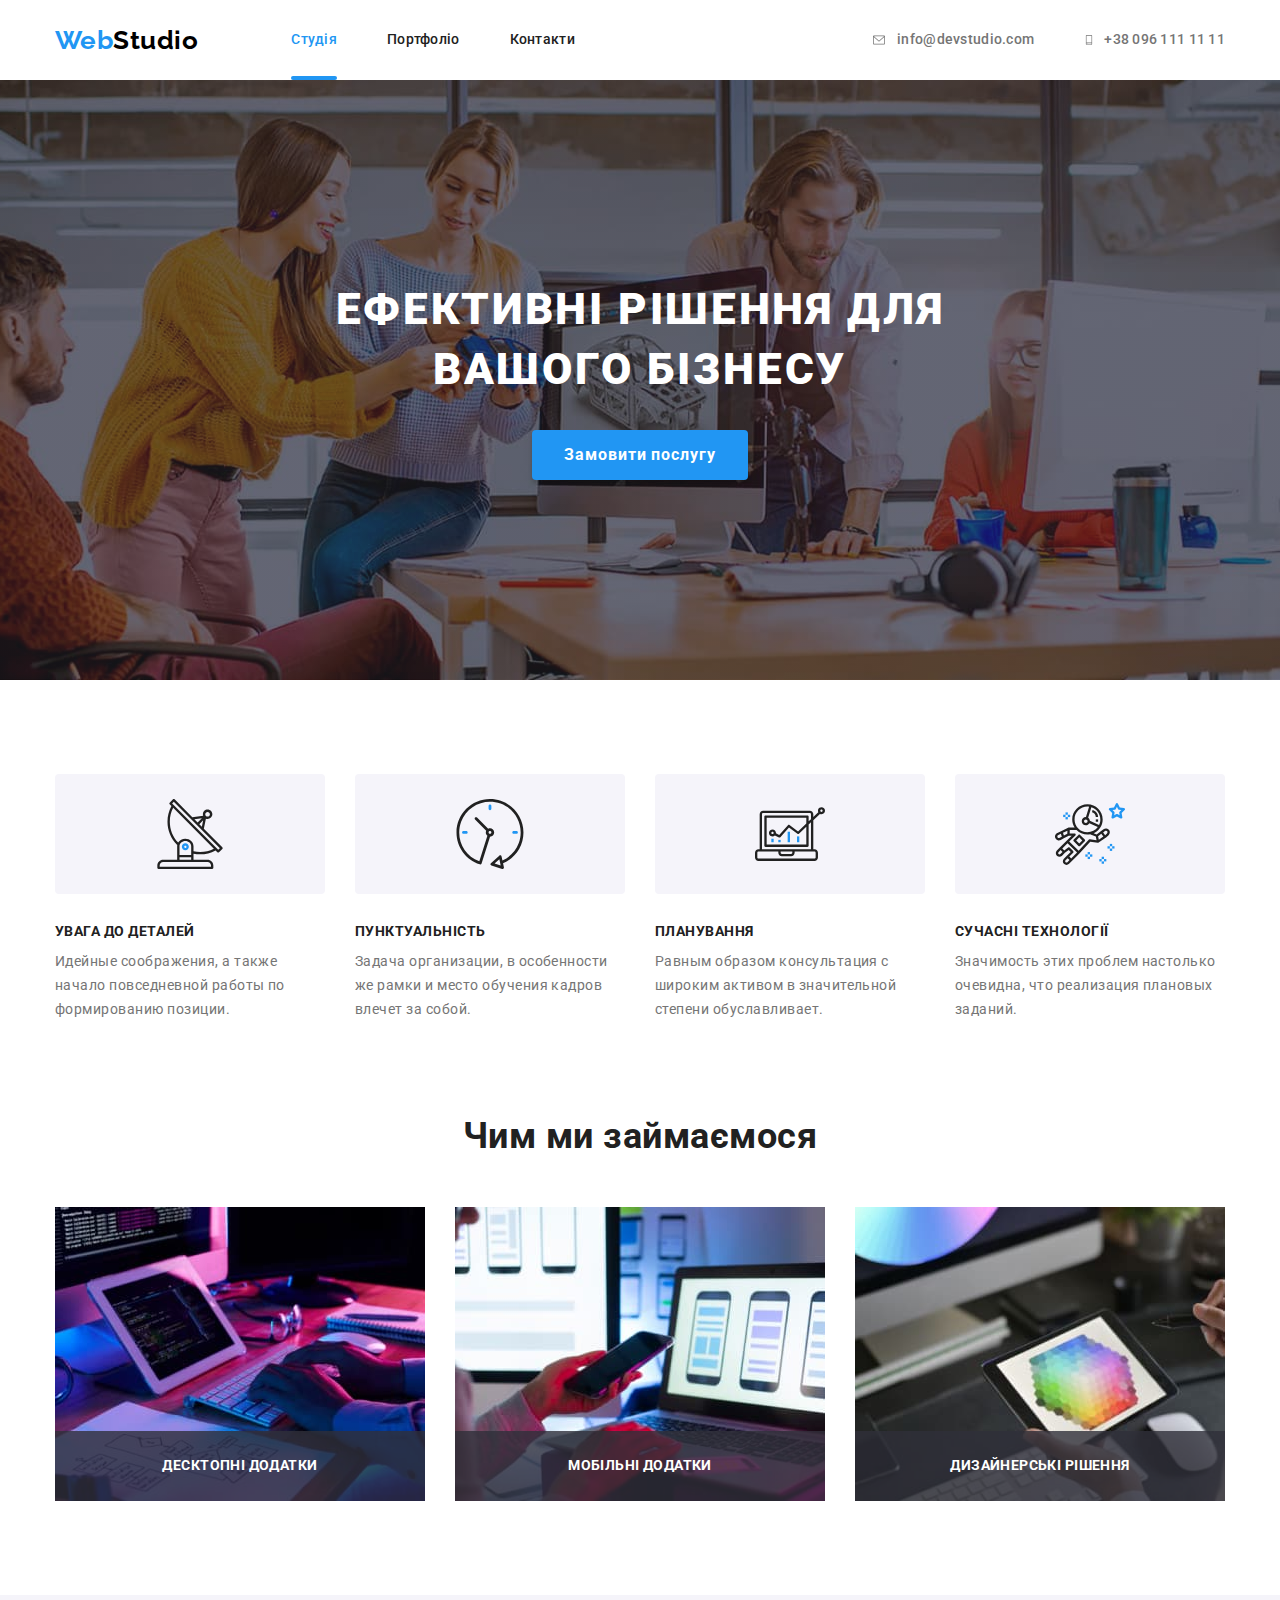
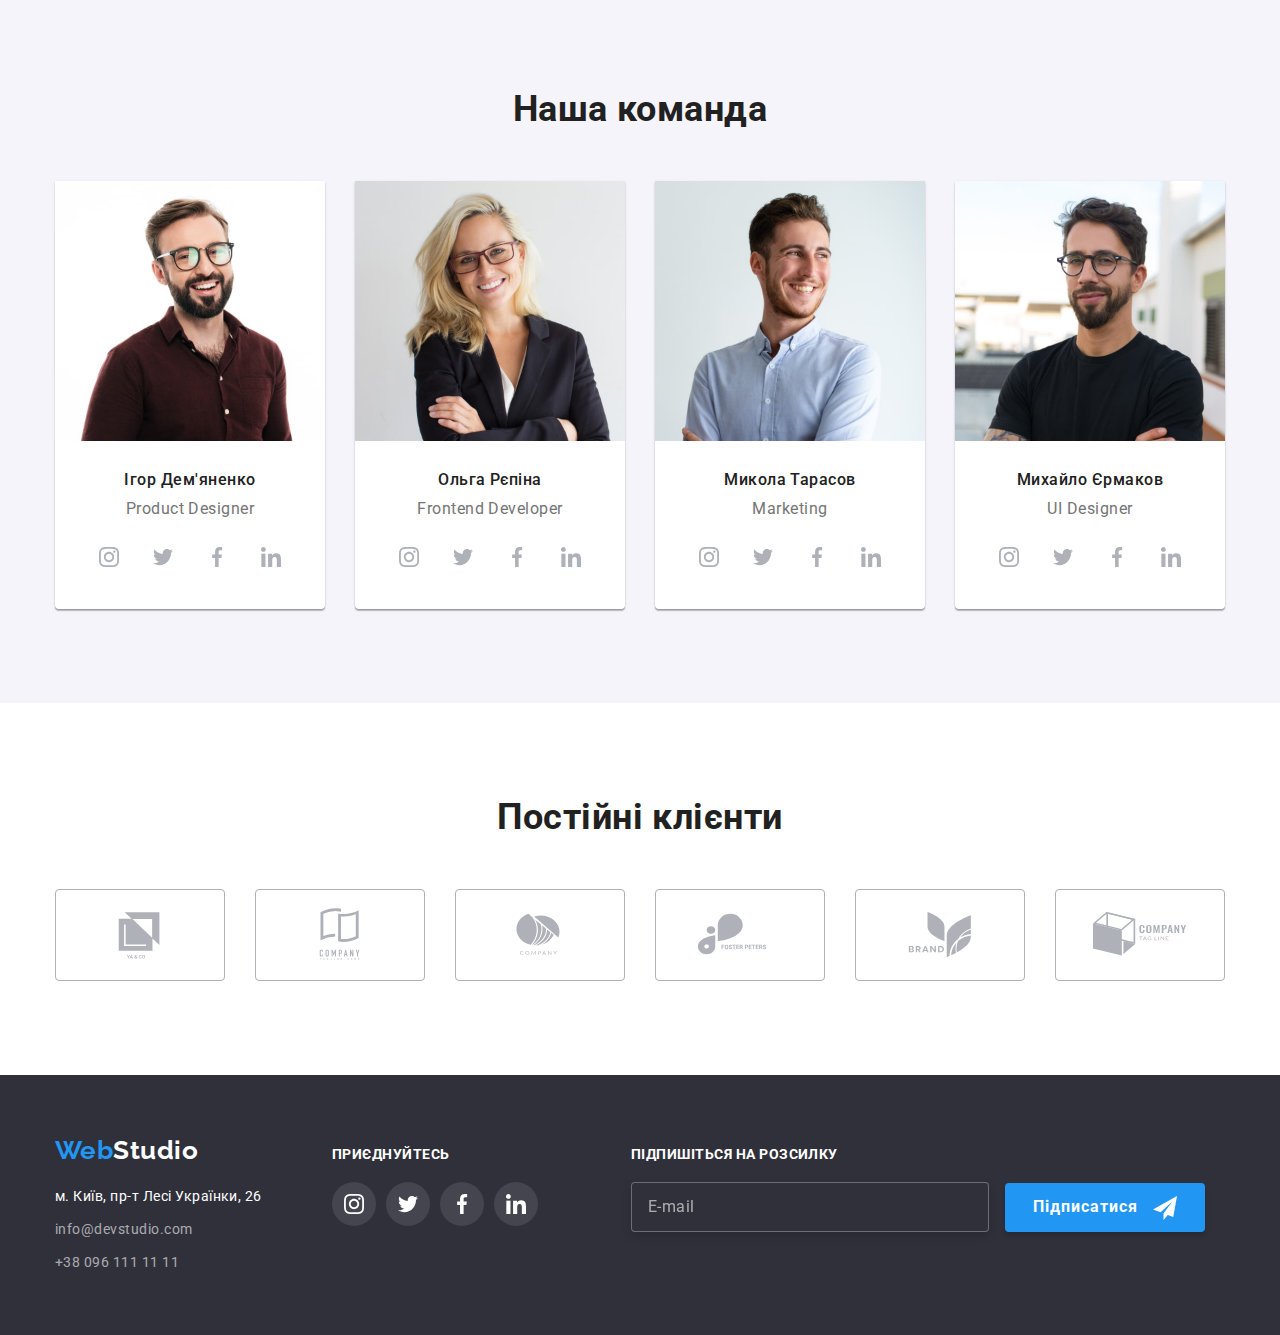
==== commit 12eb09be: "header по бему" ====
--- a/index.html
+++ b/index.html
@@ -18,35 +18,37 @@
   <body>
     <!-- Шапка -->
     <header class="header">
-      <div class="container container__flex">
+      <div class="container flex">
         <a class="logo" href="index.html">
           <span class="logo__title">Web</span
-          ><span class="logo__title-top">Studio</span></a
+          ><span class="logo__title-header">Studio</span></a
         >
         <!-- Навігація на інші сторінки -->
         <nav class="nav">
           <ul class="nav__list list">
-            <li class="item-nav">
-              <a class="link current" href="./index.html">Студія</a>
-            </li>
-            <li class="item-nav">
-              <a class="link" href="./portfolio.html">Портфоліо</a>
-            </li>
-            <li class="item-nav"><a class="link" href="">Контакти</a></li>
+            <li class="nav__item">
+              <a class="nav__link current link" href="./index.html">Студія</a>
+            </li>
+            <li class="nav__item">
+              <a class="nav__link link" href="./portfolio.html">Портфоліо</a>
+            </li>
+            <li class="nav__item">
+              <a class="nav__link link" href="">Контакти</a>
+            </li>
           </ul>
         </nav>
-        <ul class="auth-nav list">
-          <li class="auth-item">
-            <a class="link flex-item" href="mailto:info@devstudio.com">
-              <svg class="social-icon" width="16" height="12">
+        <ul class="contact list">
+          <li class="contact__item">
+            <a class="contact__link link" href="mailto:info@devstudio.com">
+              <svg class="contact__icon" width="16" height="12">
                 <use href="./images/svg/symbol-defs.svg#icon-mail" />
               </svg>
               info@devstudio.com</a
             >
           </li>
-          <li class="auth-item">
-            <a class="link flex-item" href="tel:+380961111111">
-              <svg class="social-icon" width="10" height="16">
+          <li class="contact__item">
+            <a class="contact__link link" href="tel:+380961111111">
+              <svg class="contact__icon" width="10" height="16">
                 <use href="./images/svg/symbol-defs.svg#icon-smartphone" />
               </svg>
               +38 096 111 11 11
@@ -529,24 +531,24 @@
               ><span class="bottom">Studio</span></a
             >
           </div>
-          <address>
-            <ul class="list">
-              <li class="list-margin">
+          <address class="address">
+            <ul class="address__list list">
+              <li class="address__item">
                 <a
-                  class="addres link"
+                  class="address__link link"
                   href="https://www.google.com/maps/place/%D0%B1%D1%83%D0%BB.+%D0%9B%D0%B5%D1%81%D0%B8+%D0%A3%D0%BA%D1%80%D0%B0%D0%B8%D0%BD%D0%BA%D0%B8,+26,+%D0%9A%D0%B8%D0%B5%D0%B2,+02000/@50.4265807,30.5383858,17z/data=!3m1!4b1!4m5!3m4!1s0x40d4cf0e033ecbe9:0x57a4dffefec77da0!8m2!3d50.4265807!4d30.5383858"
                   target="_blank"
                   rel="noopener noreferrer"
                   >м. Київ, пр-т Лесі Українки, 26</a
                 >
               </li>
-              <li class="list-margin">
-                <a class="contacts link" href="mailto:info@devstudio.com"
+              <li class="address__item">
+                <a class="address__linki link" href="mailto:info@devstudio.com"
                   >info@devstudio.com</a
                 >
               </li>
-              <li class="list-margin">
-                <a class="contacts link" href="tel:+380961111111"
+              <li class="address__item">
+                <a class="address__linki link" href="tel:+380961111111"
                   >+38 096 111 11 11</a
                 >
               </li>
--- a/css/styles.css
+++ b/css/styles.css
@@ -54,17 +54,17 @@
 }
 
 /* Шапка */
-.container__flex {
+.flex {
   display: flex;
   align-items: center;
 }
 
-.flex-item {
+.contact__link {
   display: flex;
   align-items: center;
 }
 
-.social-icon {
+.contact__icon {
   fill: currentColor;
   margin-right: 10px;
 }
@@ -103,11 +103,11 @@
   margin-left: 93px;
 }
 
-.nav__list .item-nav {
+.nav__list .nav__item {
   margin-right: 50px;
 }
 
-.nav__list .item-nav:last-child {
+.nav__list .nav__item:last-child {
   margin-right: 0;
 }
 
@@ -144,16 +144,16 @@
   border-radius: 2px;
 }
 
-.auth-nav {
+.contact {
   display: flex;
   margin-left: auto;
 }
 
-.auth-nav .auth-item + .auth-item {
+.contact .contact__item + .contact__item {
   margin-left: 50px;
 }
 
-.auth-nav .link {
+.contact .link {
   font-weight: 500;
   font-size: 14px;
   line-height: 1.14;
@@ -164,8 +164,8 @@
   transition-timing-function: cubic-bezier(0.4, 0, 0.2, 1);
 }
 
-.auth-nav .link:hover,
-.auth-nav .link:focus {
+.contact .link:hover,
+.contact .link:focus {
   color: var(--accent-color);
 }
 
@@ -426,10 +426,10 @@
 }
 
 /* Навігація на інші сторінка */
-.addres.link:hover,
-.addres.link:focus,
-.contacts.link:hover,
-.contacts.link:focus {
+.address__link.link:hover,
+.address__link.link:focus,
+.address__linki.link:hover,
+.address__linki.link:focus {
   color: var(--accent-color);
 }
 /* Секція особливості */
@@ -576,11 +576,11 @@
   margin-bottom: 20px;
 }
 
-.list .list-margin:nth-child(-n + 2) {
+.list .address__item:nth-child(-n + 2) {
   margin-bottom: 9px;
 }
 
-.list .addres {
+.list .address__link {
   color: var(--primary--white-color);
   font-size: 14px;
   line-height: 1.71;
@@ -589,7 +589,7 @@
   transition-timing-function: cubic-bezier(0.4, 0, 0.2, 1);
 }
 
-.list .contacts {
+.list .address__linki {
   color: rgba(255, 255, 255, 0.6);
   font-size: 14px;
   line-height: 1.71;
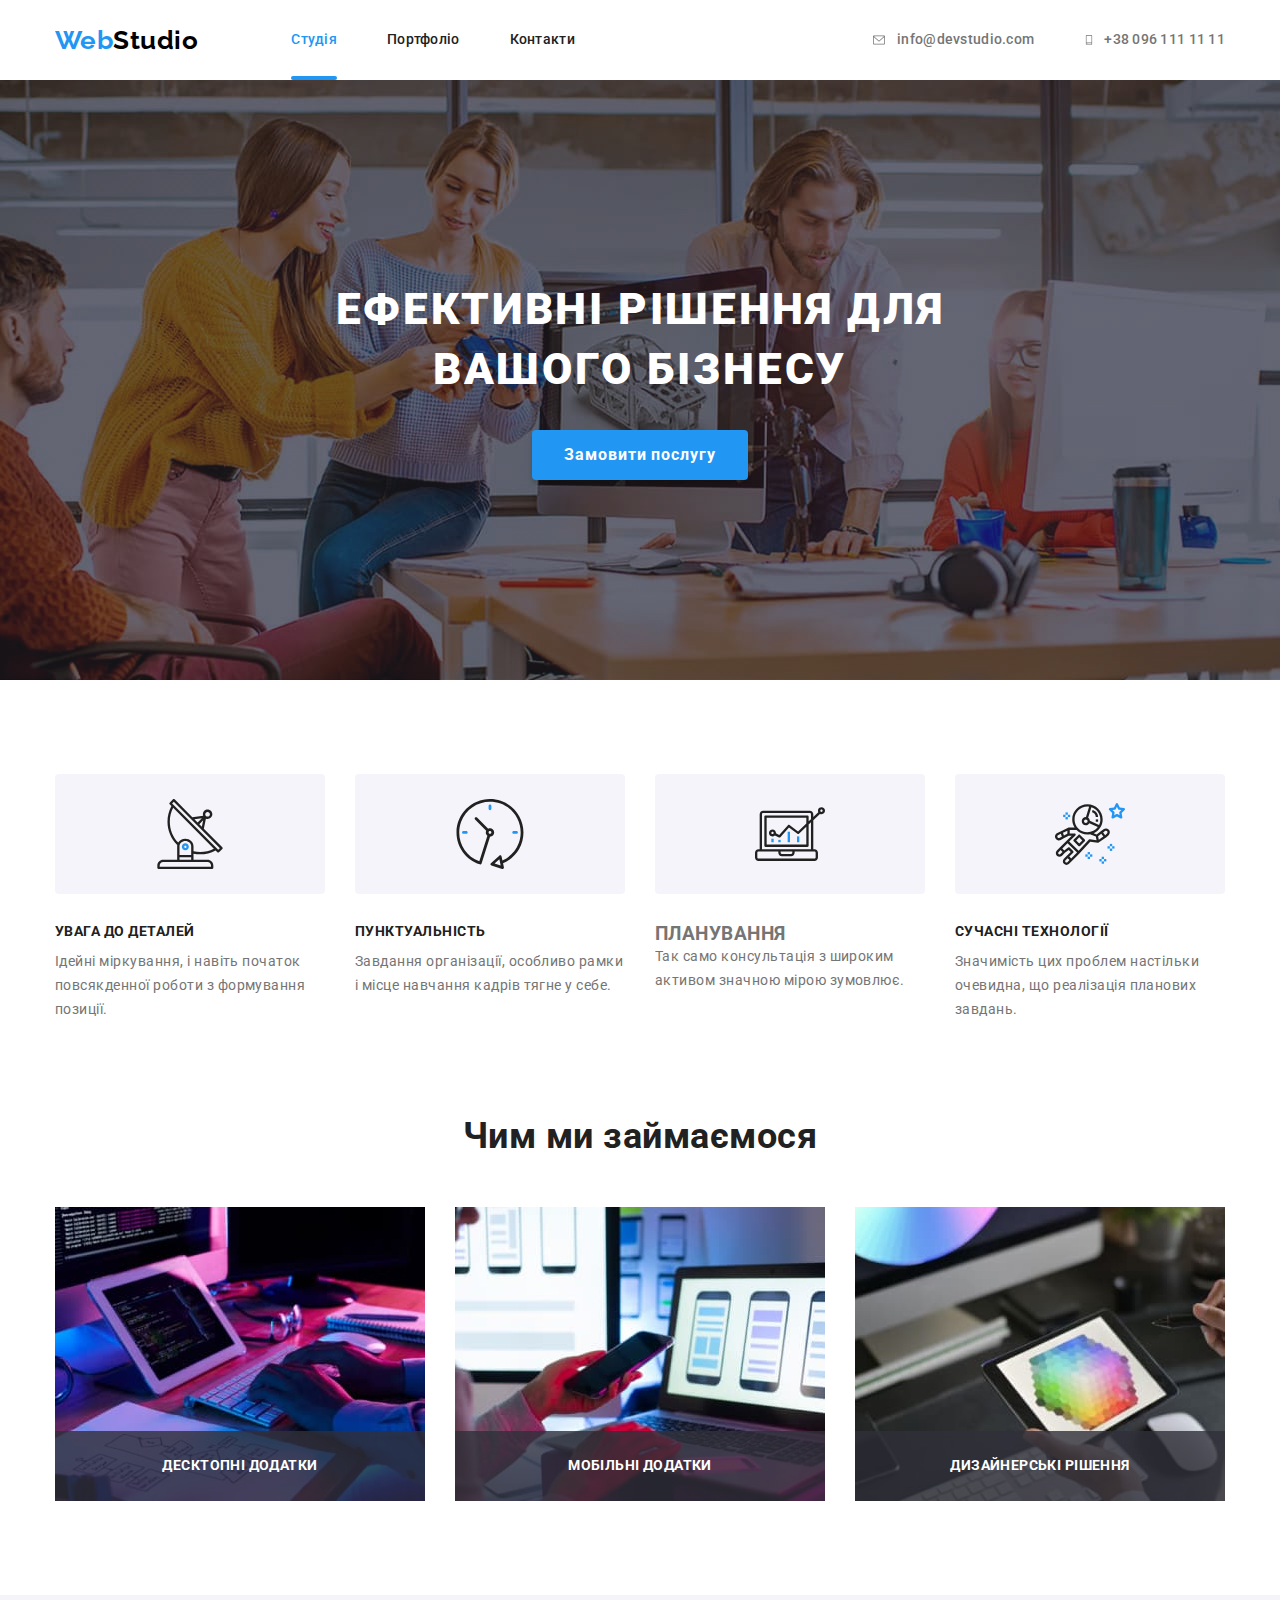
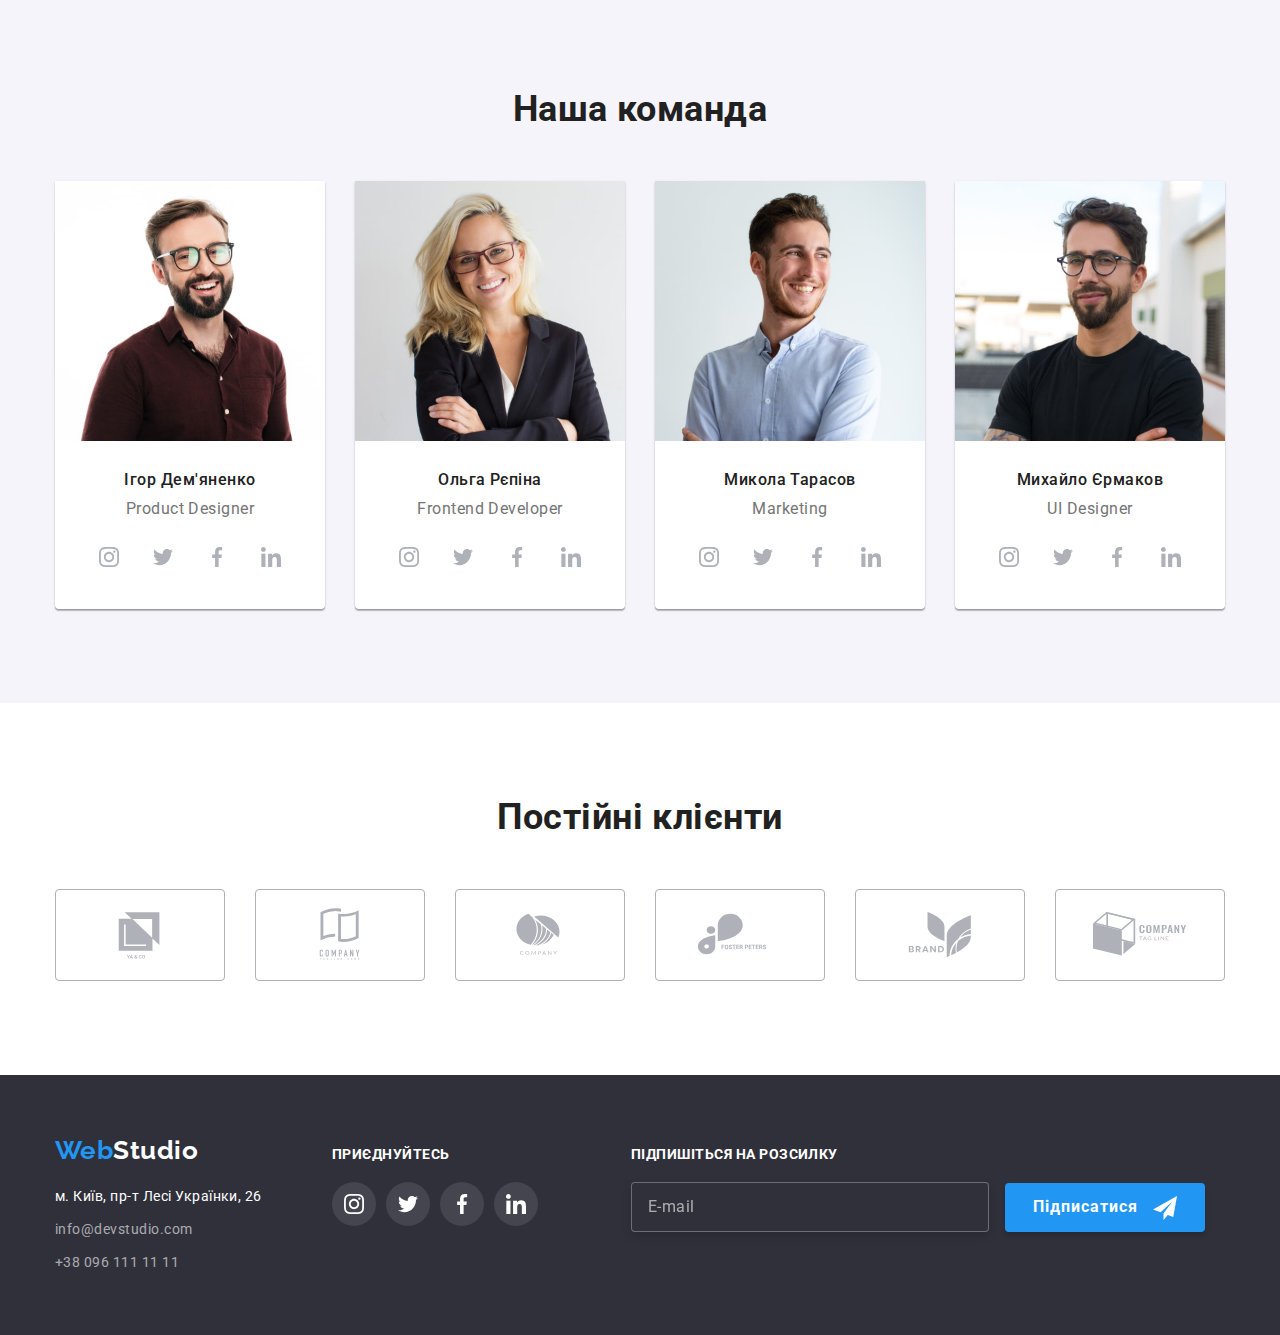
==== commit d2db97d4: "Робить по буму" ====
--- a/index.html
+++ b/index.html
@@ -16,6 +16,103 @@
     <link rel="stylesheet" href="./css/styles.css" />
   </head>
   <body>
+    <!-- Модальне вікно -->
+    <div class="backdrop is-hidden" data-modal>
+      <div class="modal">
+        <button data-modal-close class="modal__button">
+          <svg class="modal__icon" width="30" height="30">
+            <use href="./images/svg/symbol-defs.svg#icon-close" />
+          </svg>
+        </button>
+        <h2 class="modal__title">Залиште свої дані, ми вам передзвонимо</h2>
+
+        <form class="form">
+          <div class="form__group">
+            <label class="form__label"
+              >Ім'я
+              <input
+                class="form__input"
+                type="text"
+                placeholder=" "
+                name=" user-nane"
+                required
+              />
+              <svg class="modal__icon" width="20" height="20">
+                <use
+                  href="./images/svg/symbol-defs.svg#icon-person-black-18dp-1"
+                />
+              </svg>
+            </label>
+          </div>
+
+          <div class="form__group">
+            <label class="form__label"
+              >Телефон
+              <input
+                class="form__input"
+                type="tel"
+                placeholder=" "
+                name=" namber "
+                required
+              />
+              <svg class="modal__icon" width="20" height="20">
+                <use
+                  href="./images/svg/symbol-defs.svg#icon-phone-black-18dp-1"
+                />
+              </svg>
+            </label>
+          </div>
+
+          <div class="form__group">
+            <label class="form__label"
+              >Пошта
+              <input
+                class="form__input"
+                type="email"
+                placeholder=" "
+                name=" tel-nane"
+                required
+              />
+              <svg class="modal__icon" width="20" height="20">
+                <use
+                  href="./images/svg/symbol-defs.svg#icon-email-black-18dp-1"
+                />
+              </svg>
+            </label>
+          </div>
+
+          <div class="form__group">
+            <label class="form__label form__label-message"
+              >Коментар
+              <textarea
+                class="form__input"
+                name="form-text"
+                placeholder="Введіть текст"
+                required
+              ></textarea>
+            </label>
+          </div>
+
+          <div class="form__check">
+            <input
+              class="form__checkbox display"
+              type="checkbox"
+              name=""
+              id="licence"
+              required
+            />
+            <label class="form__label-check" for="licence">
+              <svg class="form__check-icon" width="11" height="8">
+                <use href="./images/svg/symbol-defs.svg#icon-check" />
+              </svg>
+              Погоджуюся з розсилкою та приймаю
+              <a class="form__check-link" href="#"> Умови договору</a>
+            </label>
+            <button class="form__button" type="submit">Відправити</button>
+          </div>
+        </form>
+      </div>
+    </div>
     <!-- Шапка -->
     <header class="header">
       <div class="container flex">
@@ -58,226 +155,119 @@
       </div>
     </header>
     <!-- Унікальний контент сторінки -->
-    <main>
+    <main class="main">
       <!-- Герой-->
-      <section class="hero section-hero">
-        <div class="center">
-          <h1 class="hero-title">Ефективні рішення для вашого бізнесу</h1>
-          <button data-modal-open class="button center" type="button">
-            Замовити послугу
-          </button>
-        </div>
-
-        <!-- Модальне вікно -->
-        <div class="backdrop is-hidden" data-modal>
-          <div class="modal">
-            <button data-modal-close class="button-close">
-              <svg class="close" width="30" height="30">
-                <use href="./images/svg/symbol-defs.svg#icon-close" />
-              </svg>
-            </button>
-            <h2 class="title-modal">Залиште свої дані, ми вам передзвонимо</h2>
-            <form class="form">
-              <div class="form__group">
-                <label class="form-label"
-                  >Ім'я
-                  <input
-                    class="form-input"
-                    type="text"
-                    placeholder=" "
-                    name=" user-nane"
-                    required
-                  />
-                  <svg class="modal-icon" width="20" height="20">
-                    <use
-                      href="./images/svg/symbol-defs.svg#icon-person-black-18dp-1"
-                    />
-                  </svg>
-                </label>
-              </div>
-
-              <div class="form__group">
-                <label class="form-label"
-                  >Телефон
-                  <input
-                    class="form-input"
-                    type="tel"
-                    placeholder=" "
-                    name=" namber "
-                    required
-                  />
-                  <svg class="modal-icon" width="20" height="20">
-                    <use
-                      href="./images/svg/symbol-defs.svg#icon-phone-black-18dp-1"
-                    />
-                  </svg>
-                </label>
-              </div>
-
-              <div class="form__group">
-                <label class="form-label"
-                  >Пошта
-                  <input
-                    class="form-input"
-                    type="email"
-                    placeholder=" "
-                    name=" tel-nane"
-                    required
-                  />
-                  <svg class="modal-icon" width="20" height="20">
-                    <use
-                      href="./images/svg/symbol-defs.svg#icon-email-black-18dp-1"
-                    />
-                  </svg>
-                </label>
-              </div>
-
-              <div class="form__group">
-                <label class="form-label label-message"
-                  >Коментар
-                  <textarea
-                    class="form-input"
-                    name="form-text"
-                    placeholder="Введіть текст"
-                    required
-                  ></textarea>
-                </label>
-              </div>
-
-              <div class="form-check">
-                <input
-                  class="display form-checkbox"
-                  type="checkbox"
-                  name=""
-                  id="licence"
-                  required
-                />
-                <label class="check-name" for="licence">
-                  <svg class="check-svg" width="11" height="8">
-                    <use href="./images/svg/symbol-defs.svg#icon-check" />
-                  </svg>
-                  Погоджуюся з розсилкою та приймаю
-                  <a class="check-link" href="#"> Умови договору</a>
-                </label>
-                <button class="button-modal" type="submit">Відправити</button>
-              </div>
-            </form>
-          </div>
-        </div>
+      <section class="hero">
+        <h1 class="hero__title">Ефективні рішення для вашого бізнесу</h1>
+        <button data-modal-open class="hero__button" type="button">
+          Замовити послугу
+        </button>
       </section>
       <!-- Особливості-->
-      <section class="section section-top">
+      <section class="features section">
         <div class="container">
           <h2 class="visually-hidden">Особливості</h2>
-          <ul class="list decorate-features">
-            <li class="item">
-              <div class="svg-list">
-                <svg class="social-icon" width="70" height="70">
+          <ul class="features__list list">
+            <li class="features__item">
+              <div class="features__box">
+                <svg class="features__icon" width="70" height="70">
                   <use href="./images/svg/symbol-defs.svg#icon-antenna" />
                 </svg>
               </div>
-              <h3 class="section-title">УВАГА ДО ДЕТАЛЕЙ</h3>
-              <p class="text">
-                Идейные соображения, а также начало повседневной работы по
-                формированию позиции.
+              <h3 class="features__title">УВАГА ДО ДЕТАЛЕЙ</h3>
+              <p class="features__text">
+                Ідейні міркування, і навіть початок повсякденної роботи з
+                формування позиції.
               </p>
             </li>
-            <li class="item">
-              <div class="svg-list">
-                <svg class="social-icon" width="70" height="70">
+            <li class="features__item">
+              <div class="features__box">
+                <svg class="features__icon" width="70" height="70">
                   <use href="./images/svg/symbol-defs.svg#icon-clock" />
                 </svg>
               </div>
-              <h3 class="section-title">ПУНКТУАЛЬНІСТЬ</h3>
-              <p class="text">
-                Задача организации, в особенности же рамки и место обучения
-                кадров влечет за собой.
+              <h3 class="features__title">ПУНКТУАЛЬНІСТЬ</h3>
+              <p class="features__text">
+                Завдання організації, особливо рамки і місце навчання кадрів
+                тягне у себе.
               </p>
             </li>
-            <li class="item">
-              <div class="svg-list">
-                <svg class="social-icon" width="70" height="70">
+            <li class="features__item">
+              <div class="features__box">
+                <svg class="features__icon" width="70" height="70">
                   <use href="./images/svg/symbol-defs.svg#icon-diagram" />
                 </svg>
               </div>
               <h3 class="section-title">ПЛАНУВАННЯ</h3>
-              <p class="text">
-                Равным образом консультация с широким активом в значительной
-                степени обуславливает.
+              <p class="features__text">
+                Так само консультація з широким активом значною мірою зумовлює.
               </p>
             </li>
-            <li class="item">
-              <div class="svg-list">
-                <svg class="social-icon" width="70" height="70">
+            <li class="features__item">
+              <div class="features__box">
+                <svg class="features__icon" width="70" height="70">
                   <use href="./images/svg/symbol-defs.svg#icon-astronaut" />
                 </svg>
               </div>
-              <h3 class="section-title">СУЧАСНІ ТЕХНОЛОГІЇ</h3>
-              <p class="text">
-                Значимость этих проблем настолько очевидна, что реализация
-                плановых заданий.
+              <h3 class="features__title">СУЧАСНІ ТЕХНОЛОГІЇ</h3>
+              <p class="features__text">
+                Значимість цих проблем настільки очевидна, що реалізація
+                планових завдань.
               </p>
             </li>
           </ul>
         </div>
       </section>
       <!-- Чим ми займаємся -->
-      <section class="section padding-top-0">
+      <section class="we-do section">
         <div class="container">
-          <h2 class="section-title-big">Чим ми займаємося</h2>
-          <ul class="list we-do-decorate">
-            <li class="item">
-              <div class="container-pictur">
-                <img
-                  class="pictures"
-                  class="title-pictures"
-                  src="./images/main-page/box1.jpg "
-                  width="370"
-                  alt="box 1"
-                />
-                <p class="title-pictures">Десктопні додатки</p>
-              </div>
-            </li>
-            <li class="item">
-              <div class="container-pictur">
-                <img
-                  class="pictures"
-                  src="./images/main-page/box2.jpg"
-                  width="370"
-                  alt="box 2"
-                />
-                <p class="title-pictures">Мобільні додатки</p>
-              </div>
-            </li>
-            <li class="item">
-              <div class="container-pictur">
-                <img
-                  class="pictures"
-                  src="./images/main-page/box3.jpg"
-                  width="370"
-                  alt="box 3"
-                />
-                <p class="title-pictures">Дизайнерські рішення</p>
-              </div>
+          <h2 class="title">Чим ми займаємося</h2>
+          <ul class="we-do__list list">
+            <li class="we-do__item">
+              <img
+                class="pictures"
+                src="./images/main-page/box1.jpg "
+                width="370"
+                alt="box 1"
+              />
+              <p class="we-do__text">Десктопні додатки</p>
+            </li>
+            <li class="we-do__item">
+              <img
+                class="pictures"
+                src="./images/main-page/box2.jpg"
+                width="370"
+                alt="box 2"
+              />
+              <p class="we-do__text">Мобільні додатки</p>
+            </li>
+            <li class="we-do__item">
+              <img
+                class="pictures"
+                src="./images/main-page/box3.jpg"
+                width="370"
+                alt="box 3"
+              />
+              <p class="we-do__text">Дизайнерські рішення</p>
             </li>
           </ul>
         </div>
       </section>
       <!-- Наша команда -->
-      <section class="section section-top bgc-team">
+      <section class="team section">
         <div class="container">
-          <h2 class="section-title-big">Наша команда</h2>
-          <ul class="list decorate-team">
-            <li class="item bgc-teem">
+          <h2 class="title">Наша команда</h2>
+          <ul class="team__list list">
+            <li class="team__item">
               <img
                 class="pictures"
                 src="./images/main-page/img.jpg"
                 width="270"
                 alt="Ігор Дем'яненко"
               />
-              <div class="item-person">
-                <h3 class="title-name">Ігор Дем'яненко</h3>
-                <p class="name-text">Product Designer</p>
+              <div class="person">
+                <h3 class="person__title">Ігор Дем'яненко</h3>
+                <p class="person__text">Product Designer</p>
                 <ul class="socials-items">
                   <li class="sosial-list">
                     <a class="sosial-link" href="">
@@ -318,16 +308,16 @@
                 </ul>
               </div>
             </li>
-            <li class="item bgc-teem">
+            <li class="team__item">
               <img
                 class="pictures"
                 src="./images/main-page/img(1).jpg"
                 width="270"
                 alt="Ольга Рєпіна"
               />
-              <div class="item-person">
-                <h3 class="title-name">Ольга Рєпіна</h3>
-                <p class="name-text">Frontend Developer</p>
+              <div class="person">
+                <h3 class="person__title">Ольга Рєпіна</h3>
+                <p class="person__text">Frontend Developer</p>
                 <ul class="socials-items">
                   <li class="sosial-list">
                     <a class="sosial-link" href="">
@@ -368,16 +358,16 @@
                 </ul>
               </div>
             </li>
-            <li class="item bgc-teem">
+            <li class="team__item">
               <img
                 class="pictures"
                 src="./images/main-page/img(2).jpg"
                 width="270"
                 alt="Микола Тарасов"
               />
-              <div class="item-person">
-                <h3 class="title-name">Микола Тарасов</h3>
-                <p class="name-text">Marketing</p>
+              <div class="person">
+                <h3 class="person__title">Микола Тарасов</h3>
+                <p class="person__text">Marketing</p>
                 <ul class="socials-items">
                   <li class="sosial-list">
                     <a class="sosial-link" href="">
@@ -418,16 +408,16 @@
                 </ul>
               </div>
             </li>
-            <li class="item bgc-teem">
+            <li class="team__item">
               <img
                 class="pictures"
                 src="./images/main-page/img(3).jpg"
                 width="270"
                 alt="Михайло Єрмаков"
               />
-              <div class="item-person">
-                <h3 class="title-name">Михайло Єрмаков</h3>
-                <p class="name-text">UI Designer</p>
+              <div class="person">
+                <h3 class="person__title">Михайло Єрмаков</h3>
+                <p class="person__text">UI Designer</p>
                 <ul class="socials-items">
                   <li class="sosial-list">
                     <a class="sosial-link" href="">
@@ -473,7 +463,7 @@
       </section>
       <section class="section">
         <div class="container">
-          <h2 class="section-title-big">Постійні клієнти</h2>
+          <h2 class="title">Постійні клієнти</h2>
           <ul class="list customers-list">
             <li class="customer-li">
               <a class="customer-link" href="">
--- a/css/styles.css
+++ b/css/styles.css
@@ -52,155 +52,21 @@
   width: 1200px;
   padding: 0 15px;
 }
-
-/* Шапка */
-.flex {
-  display: flex;
-  align-items: center;
-}
-
-.contact__link {
-  display: flex;
-  align-items: center;
-}
-
-.contact__icon {
-  fill: currentColor;
-  margin-right: 10px;
-}
-
-.logo {
-  text-decoration: none;
-}
-
-.logo__title {
-  color: var(--accent-color);
-  font-family: 'Raleway', sans-serif;
-  font-weight: 700;
-  font-size: 26px;
-  line-height: 1.19;
-}
-
-.logo .logo__title-header {
-  color: #000000;
-  font-family: 'Raleway', sans-serif;
-  font-weight: 700;
-  font-size: 26px;
-  line-height: 1.19;
-}
-
-.logo .bottom {
-  color: var(--primary--white-color);
-  font-family: 'Raleway', sans-serif;
-  font-weight: 700;
-  font-size: 26px;
-  line-height: 1.19;
-}
-
-/* Навігація на інші сторінки */
-.nav__list {
-  display: flex;
-  margin-left: 93px;
-}
-
-.nav__list .nav__item {
-  margin-right: 50px;
-}
-
-.nav__list .nav__item:last-child {
-  margin-right: 0;
-}
-
-.nav__list .link {
+.section {
+  padding-top: 94px;
+  padding-bottom: 94px;
+}
+
+.title {
+  color: var(--title-text-color);
+  font-weight: 700;
+  font-size: 36px;
+  line-height: 1.16;
+  text-align: center;
+  margin-bottom: 50px;
+}
+.pictures {
   display: block;
-  padding: 32px 0;
-  font-weight: 500;
-  font-size: 14px;
-  line-height: 1.14;
-  letter-spacing: 0.02em;
-  color: var(--title-text-color);
-  transition-duration: 250ms;
-  transition-timing-function: cubic-bezier(0.4, 0, 0.2, 1);
-}
-
-.nav__list .link:hover,
-.nav__list .link:focus {
-  color: var(--accent-color);
-}
-
-.nav__list .link.current {
-  color: var(--accent-color);
-  position: relative;
-}
-
-.nav__list .link.current::after {
-  content: '';
-  position: absolute;
-  width: 100%;
-  height: 4px;
-  left: 0;
-  bottom: 0;
-  background-color: var(--accent-color);
-  border-radius: 2px;
-}
-
-.contact {
-  display: flex;
-  margin-left: auto;
-}
-
-.contact .contact__item + .contact__item {
-  margin-left: 50px;
-}
-
-.contact .link {
-  font-weight: 500;
-  font-size: 14px;
-  line-height: 1.14;
-  letter-spacing: 0.02em;
-  padding: 32px 0;
-  color: var(--primary-text-color);
-  transition-duration: 250ms;
-  transition-timing-function: cubic-bezier(0.4, 0, 0.2, 1);
-}
-
-.contact .link:hover,
-.contact .link:focus {
-  color: var(--accent-color);
-}
-
-.hero {
-  background-color: #2f303a;
-  background-image: linear-gradient(
-      rgba(47, 48, 58, 0.4),
-      rgba(47, 48, 58, 0.4)
-    ),
-    url('../images/Img.jpg');
-  background-repeat: no-repeat;
-  background-position: center;
-  background-size: cover;
-}
-.center {
-  text-align: center;
-}
-
-.section-hero {
-  padding-top: 200px;
-  padding-bottom: 200px;
-}
-
-.hero-title {
-  color: var(--primary--white-color);
-  font-weight: 900;
-  font-size: 44px;
-  line-height: 1.36;
-  letter-spacing: 0.06em;
-  text-transform: uppercase;
-  margin-left: auto;
-  margin-right: auto;
-  margin-top: 0;
-  margin-bottom: 30px;
-  max-width: 696px;
 }
 
 /* Оформлення модального блока */
@@ -243,26 +109,26 @@
   transition-duration: 250ms;
   transition-timing-function: cubic-bezier(0.4, 0, 0.2, 1);
 }
-.button-close {
+.modal__button {
   background-color: transparent;
   position: absolute;
   top: 8px;
-  right: 8px;
+  right: 58px;
   border: none;
   padding: 0;
   margin: 0;
 }
 
-.close {
+.modal__icon {
   stroke: rgba(0, 0, 0, 0.1);
   transition-duration: 250ms;
   transition-timing-function: cubic-bezier(0.4, 0, 0.2, 1);
 }
-.button-close:hover .close {
+.modal__button:hover .modal__icon {
   fill: var(--accent-color);
 }
 
-.title-modal {
+.modal__title {
   font-weight: 700;
   font-size: 20px;
   line-height: 1.15;
@@ -280,7 +146,7 @@
   position: relative;
   margin-bottom: 10px;
 }
-.form-label {
+.form__label {
   position: relative;
   font-weight: 400;
   font-size: 12px;
@@ -289,7 +155,7 @@
   color: #757575;
 }
 
-.modal-icon {
+.modal__icon {
   position: absolute;
   top: 50%;
   left: 12px;
@@ -297,7 +163,7 @@
   transition-timing-function: cubic-bezier(0.4, 0, 0.2, 1);
 }
 
-.form-input {
+.form__input {
   margin-top: 4px;
   width: 100%;
   padding-left: 42px;
@@ -311,11 +177,11 @@
   transition-duration: 250ms;
   transition-timing-function: cubic-bezier(0.4, 0, 0.2, 1);
 }
-.form-input:focus {
+.form__input:focus {
   outline: 1px solid var(--accent-color);
 }
 
-.form-input::placeholder {
+.form__input::placeholder {
   font-weight: 400;
   font-size: 12px;
   line-height: 1.1;
@@ -323,13 +189,13 @@
   color: rgba(117, 117, 117, 0.5);
 }
 
-.label-message .form-input {
+.form__label-message .form__input {
   width: 448px;
   height: 138px;
   resize: none;
   padding: 12px 16px;
 }
-.form-label:focus-within > .modal-icon {
+.form__label:focus-within > .modal__icon {
   fill: var(--accent-color);
 }
 
@@ -339,15 +205,8 @@
   line-height: 1.7;
   color: #757575;
 }
-.checkbox-icon {
-  position: absolute;
-  left: 12px;
-  top: 4px;
-  border: 1.7 solid #212121;
-  border-radius: 4px;
-}
-
-.button-modal {
+
+.form__button {
   display: flex;
   cursor: pointer;
   margin: 0 auto;
@@ -375,7 +234,7 @@
   overflow: hidden;
 }
 
-.check-name {
+.form__label-check {
   display: flex;
   align-items: center;
   justify-items: center;
@@ -385,22 +244,22 @@
   color: var(--text-color);
   margin-bottom: 30px;
 }
-.form-checkbox:checked ~ .check-name > .check-svg {
+.form__checkbox:checked ~ .form__label-check > .form__check-icon {
   background-color: #2196f3;
   border: transparent;
 }
-.form-check {
+.form__check {
   display: flex;
   flex-direction: column;
   justify-content: center;
   align-items: center;
 }
-.check-link {
+.form__check-link {
   margin-left: 5px;
   color: #2196f3;
 }
 
-.check-svg {
+.form__check-icon {
   width: 16px;
   height: 16px;
   margin-right: 8px;
@@ -410,8 +269,152 @@
   transition-timing-function: cubic-bezier(0.4, 0, 0.2, 1);
 }
 
-/* Button */
-.button {
+/* Шапка */
+.flex {
+  display: flex;
+  align-items: center;
+}
+
+.contact__link {
+  display: flex;
+  align-items: center;
+}
+
+.contact__icon {
+  fill: currentColor;
+  margin-right: 10px;
+}
+
+.logo {
+  text-decoration: none;
+}
+
+.logo__title {
+  color: var(--accent-color);
+  font-family: 'Raleway', sans-serif;
+  font-weight: 700;
+  font-size: 26px;
+  line-height: 1.19;
+}
+
+.logo .logo__title-header {
+  color: #000000;
+  font-family: 'Raleway', sans-serif;
+  font-weight: 700;
+  font-size: 26px;
+  line-height: 1.19;
+}
+
+.logo .bottom {
+  color: var(--primary--white-color);
+  font-family: 'Raleway', sans-serif;
+  font-weight: 700;
+  font-size: 26px;
+  line-height: 1.19;
+}
+
+/* Навігація на інші сторінки */
+.nav__list {
+  display: flex;
+  margin-left: 93px;
+}
+
+.nav__list .nav__item {
+  margin-right: 50px;
+}
+
+.nav__list .nav__item:last-child {
+  margin-right: 0;
+}
+
+.nav__list .link {
+  display: block;
+  padding: 32px 0;
+  font-weight: 500;
+  font-size: 14px;
+  line-height: 1.14;
+  letter-spacing: 0.02em;
+  color: var(--title-text-color);
+  transition-duration: 250ms;
+  transition-timing-function: cubic-bezier(0.4, 0, 0.2, 1);
+}
+
+.nav__list .link:hover,
+.nav__list .link:focus {
+  color: var(--accent-color);
+}
+
+.nav__list .link.current {
+  color: var(--accent-color);
+  position: relative;
+}
+
+.nav__list .link.current::after {
+  content: '';
+  position: absolute;
+  width: 100%;
+  height: 4px;
+  left: 0;
+  bottom: 0;
+  background-color: var(--accent-color);
+  border-radius: 2px;
+}
+
+.contact {
+  display: flex;
+  margin-left: auto;
+}
+
+.contact .contact__item + .contact__item {
+  margin-left: 50px;
+}
+
+.contact .link {
+  font-weight: 500;
+  font-size: 14px;
+  line-height: 1.14;
+  letter-spacing: 0.02em;
+  padding: 32px 0;
+  color: var(--primary-text-color);
+  transition-duration: 250ms;
+  transition-timing-function: cubic-bezier(0.4, 0, 0.2, 1);
+}
+
+.contact .link:hover,
+.contact .link:focus {
+  color: var(--accent-color);
+}
+/* Секція герой */
+.hero {
+  background-color: #2f303a;
+  background-image: linear-gradient(
+      rgba(47, 48, 58, 0.4),
+      rgba(47, 48, 58, 0.4)
+    ),
+    url('../images/Img.jpg');
+  background-repeat: no-repeat;
+  background-position: center;
+  background-size: cover;
+  padding-top: 200px;
+  padding-bottom: 200px;
+  text-align: center;
+}
+.hero__title {
+  color: var(--primary--white-color);
+  font-weight: 900;
+  font-size: 44px;
+  line-height: 1.36;
+  letter-spacing: 0.06em;
+  text-transform: uppercase;
+  margin-left: auto;
+  margin-right: auto;
+  margin-top: 0;
+  margin-bottom: 30px;
+  max-width: 696px;
+  text-align: center;
+}
+
+.hero__button {
   padding: 10px 32px;
   cursor: pointer;
   border: 0;
@@ -448,24 +451,15 @@
   margin: -1px;
 }
 
-.section {
-  padding-top: 94px;
-  padding-bottom: 94px;
-}
-
-.padding-top-0 {
-  padding-top: 0;
-}
-
-.decorate-features {
-  display: flex;
-}
-
-.list.decorate-features .item {
+.features__list {
+  display: flex;
+}
+
+.features__list.list .features__item {
   width: 270px;
 }
 
-.svg-list {
+.features__box {
   display: flex;
   width: 270px;
   height: 120px;
@@ -477,15 +471,11 @@
   border-radius: 4px;
 }
 
-.list .item + .item {
+.list .features__item + .features__item {
   margin-left: 30px;
 }
 
-.bgc-team {
-  background-color: #f5f4fa;
-}
-
-.section-title {
+.features__title {
   color: var(--title-text-color);
   font-weight: 700;
   font-size: 14px;
@@ -494,27 +484,27 @@
   margin-bottom: 10px;
 }
 
-.section .text {
+.section .features__text {
   font-size: 14px;
   line-height: 1.71;
 }
 
-.section-title-big {
-  color: var(--title-text-color);
-  font-weight: 700;
-  font-size: 36px;
-  line-height: 1.16;
-  text-align: center;
-  margin-bottom: 50px;
-}
-
-.we-do-decorate {
-  display: flex;
-}
-.container-pictur {
+/* Чим ми займаємся   */
+.we-do {
+  padding-top: 0;
+}
+
+.we-do__list {
+  display: flex;
+}
+.list .we-do__item + .we-do__item {
+  margin-left: 30px;
+}
+.we-do__item {
   position: relative;
 }
-.title-pictures {
+
+.we-do__text {
   position: absolute;
   color: #ffffff;
   font-weight: 700;
@@ -530,29 +520,33 @@
   text-align: center;
   padding: 27px 0;
 }
-.pictures {
-  display: block;
-}
-
-.list.decorate-team {
-  display: flex;
-}
-
-.list.decorate-team .item {
+
+/* Наша команда */
+
+.team {
+  background-color: #f5f4fa;
+}
+
+.team__list.list {
+  display: flex;
+}
+
+.team__list.list .team__item {
   text-align: center;
-}
-
-.list.decorate-team .item {
   box-shadow: 0px 1px 3px rgba(0, 0, 0, 0.12), 0px 1px 1px rgba(0, 0, 0, 0.14),
     0px 2px 1px rgba(0, 0, 0, 0.2);
   border-radius: 0px 0px 4px 4px;
-}
-
-.item-person {
+  background-color: white;
+}
+.list .team__item + .team__item {
+  margin-left: 30px;
+}
+
+.person {
   padding: 30px 0;
 }
 
-.title-name {
+.person__title {
   color: var(--title-text-color);
   font-weight: 500;
   font-size: 16px;
@@ -560,7 +554,7 @@
   margin-bottom: 10px;
 }
 
-.section .name-text {
+.section .person__text {
   font-size: 16px;
   line-height: 1.18;
 }
@@ -596,10 +590,6 @@
   font-style: normal;
   transition-duration: 250ms;
   transition-timing-function: cubic-bezier(0.4, 0, 0.2, 1);
-}
-
-.bgc-teem {
-  background-color: white;
 }
 
 .socials-items {
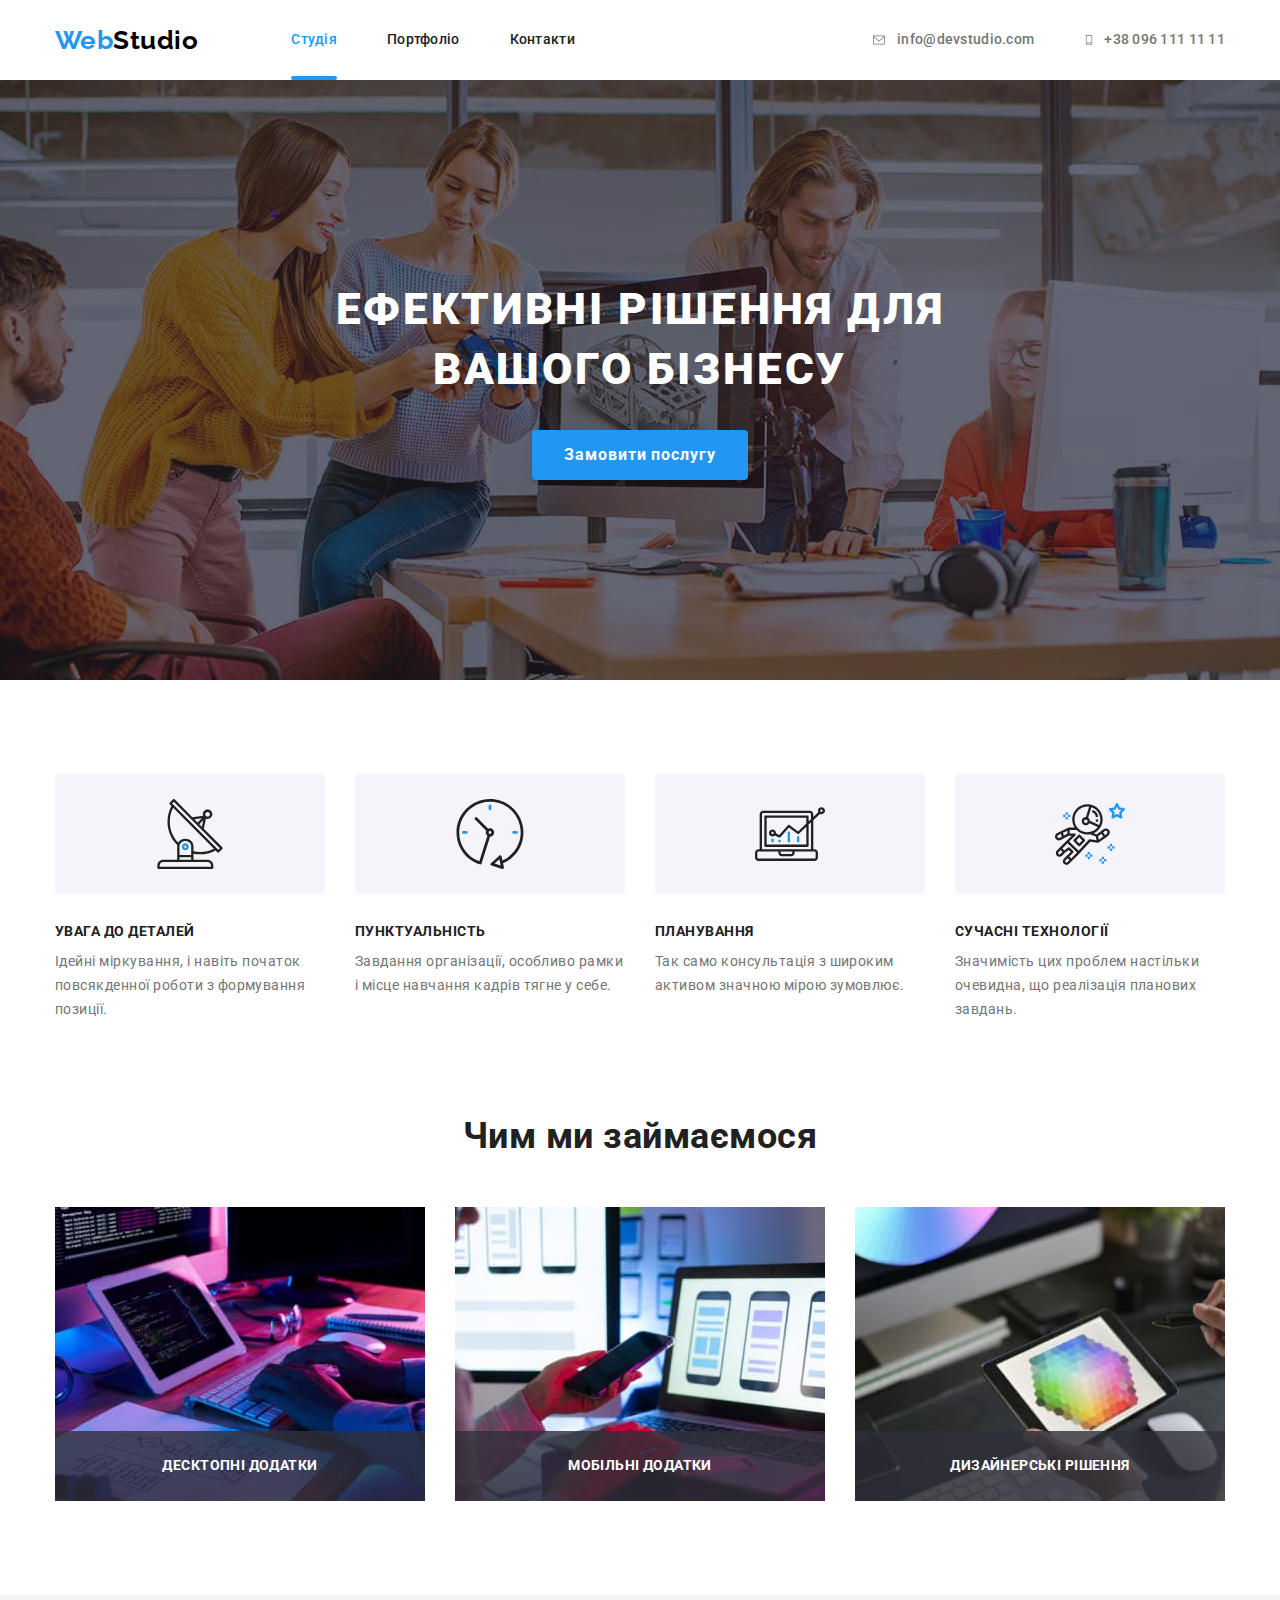
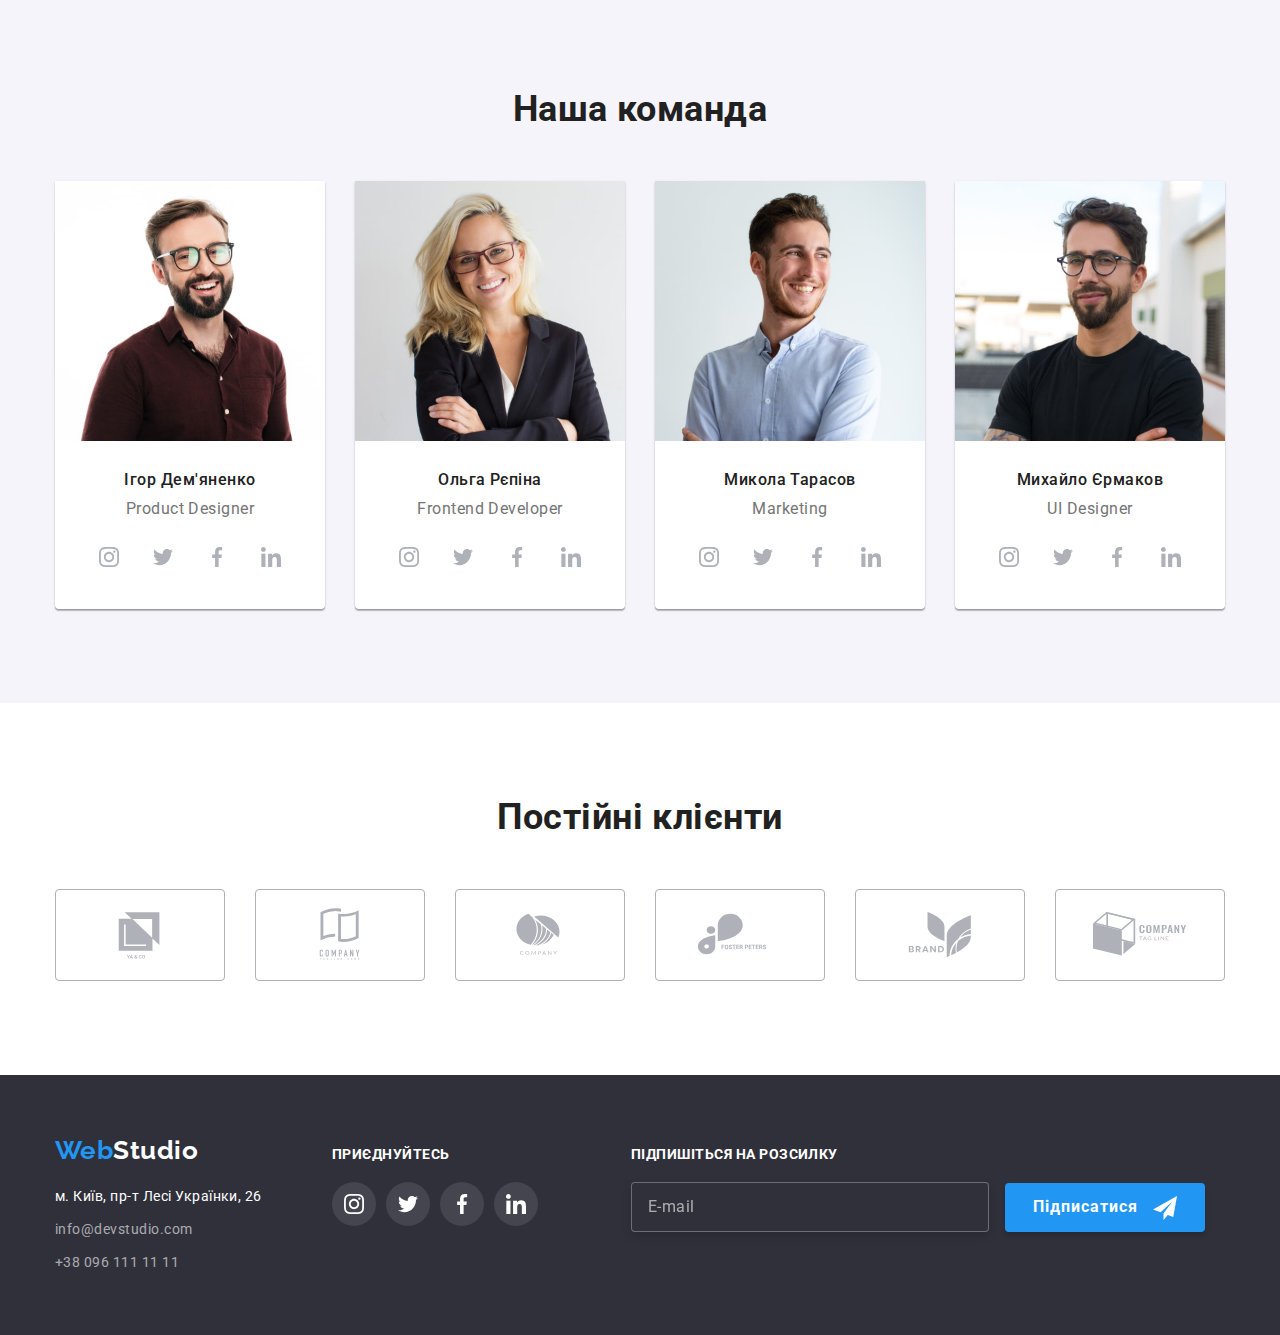
==== commit 39f392b6: "BEN без footera" ====
--- a/index.html
+++ b/index.html
@@ -198,7 +198,7 @@
                   <use href="./images/svg/symbol-defs.svg#icon-diagram" />
                 </svg>
               </div>
-              <h3 class="section-title">ПЛАНУВАННЯ</h3>
+              <h3 class="features__title">ПЛАНУВАННЯ</h3>
               <p class="features__text">
                 Так само консультація з широким активом значною мірою зумовлює.
               </p>
@@ -268,37 +268,53 @@
               <div class="person">
                 <h3 class="person__title">Ігор Дем'яненко</h3>
                 <p class="person__text">Product Designer</p>
-                <ul class="socials-items">
-                  <li class="sosial-list">
-                    <a class="sosial-link" href="">
-                      <svg class="svg" width="20px" height="20px">
+                <ul class="social-networks">
+                  <li class="social-networks__item">
+                    <a class="social-networks__link" href="">
+                      <svg
+                        class="social-networks__icon"
+                        width="20px"
+                        height="20px"
+                      >
                         <use
                           href="./images/svg/symbol-defs.svg#icon-instagram"
                         ></use>
                       </svg>
                     </a>
                   </li>
-                  <li class="sosial-list">
-                    <a class="sosial-link" href="">
-                      <svg class="svg" width="20px" height="20px">
+                  <li class="social-networks__item">
+                    <a class="social-networks__link" href="">
+                      <svg
+                        class="social-networks__icon"
+                        width="20px"
+                        height="20px"
+                      >
                         <use
                           href="./images/svg/symbol-defs.svg#icon-twitter"
                         ></use>
                       </svg>
                     </a>
                   </li>
-                  <li class="sosial-list">
-                    <a class="sosial-link" href="">
-                      <svg class="svg" width="20px" height="20px">
+                  <li class="social-networks__item">
+                    <a class="social-networks__link" href="">
+                      <svg
+                        class="social-networks__icon"
+                        width="20px"
+                        height="20px"
+                      >
                         <use
                           href="./images/svg/symbol-defs.svg#icon-facebook"
                         ></use>
                       </svg>
                     </a>
                   </li>
-                  <li class="sosial-list">
-                    <a class="sosial-link" href="">
-                      <svg class="svg" width="20px" height="20px">
+                  <li class="social-networks__item">
+                    <a class="social-networks__link" href="">
+                      <svg
+                        class="social-networks__icon"
+                        width="20px"
+                        height="20px"
+                      >
                         <use
                           href="./images/svg/symbol-defs.svg#icon-linkedin"
                         ></use>
@@ -318,37 +334,53 @@
               <div class="person">
                 <h3 class="person__title">Ольга Рєпіна</h3>
                 <p class="person__text">Frontend Developer</p>
-                <ul class="socials-items">
-                  <li class="sosial-list">
-                    <a class="sosial-link" href="">
-                      <svg class="svg" width="20px" height="20px">
+                <ul class="social-networks">
+                  <li class="social-networks__item">
+                    <a class="social-networks__link" href="">
+                      <svg
+                        class="social-networks__icon"
+                        width="20px"
+                        height="20px"
+                      >
                         <use
                           href="./images/svg/symbol-defs.svg#icon-instagram"
                         ></use>
                       </svg>
                     </a>
                   </li>
-                  <li class="sosial-list">
-                    <a class="sosial-link" href="">
-                      <svg class="svg" width="20px" height="20px">
+                  <li class="social-networks__item">
+                    <a class="social-networks__link" href="">
+                      <svg
+                        class="social-networks__icon"
+                        width="20px"
+                        height="20px"
+                      >
                         <use
                           href="./images/svg/symbol-defs.svg#icon-twitter"
                         ></use>
                       </svg>
                     </a>
                   </li>
-                  <li class="sosial-list">
-                    <a class="sosial-link" href="">
-                      <svg class="svg" width="20px" height="20px">
+                  <li class="social-networks__item">
+                    <a class="social-networks__link" href="">
+                      <svg
+                        class="social-networks__icon"
+                        width="20px"
+                        height="20px"
+                      >
                         <use
                           href="./images/svg/symbol-defs.svg#icon-facebook"
                         ></use>
                       </svg>
                     </a>
                   </li>
-                  <li class="sosial-list">
-                    <a class="sosial-link" href="">
-                      <svg class="svg" width="20px" height="20px">
+                  <li class="social-networks__item">
+                    <a class="social-networks__link" href="">
+                      <svg
+                        class="social-networks__icon"
+                        width="20px"
+                        height="20px"
+                      >
                         <use
                           href="./images/svg/symbol-defs.svg#icon-linkedin"
                         ></use>
@@ -368,37 +400,53 @@
               <div class="person">
                 <h3 class="person__title">Микола Тарасов</h3>
                 <p class="person__text">Marketing</p>
-                <ul class="socials-items">
-                  <li class="sosial-list">
-                    <a class="sosial-link" href="">
-                      <svg class="svg" width="20px" height="20px">
+                <ul class="social-networks">
+                  <li class="social-networks__item">
+                    <a class="social-networks__link" href="">
+                      <svg
+                        class="social-networks__icon"
+                        width="20px"
+                        height="20px"
+                      >
                         <use
                           href="./images/svg/symbol-defs.svg#icon-instagram"
                         ></use>
                       </svg>
                     </a>
                   </li>
-                  <li class="sosial-list">
-                    <a class="sosial-link" href="">
-                      <svg class="svg" width="20px" height="20px">
+                  <li class="social-networks__item">
+                    <a class="social-networks__link" href="">
+                      <svg
+                        class="social-networks__icon"
+                        width="20px"
+                        height="20px"
+                      >
                         <use
                           href="./images/svg/symbol-defs.svg#icon-twitter"
                         ></use>
                       </svg>
                     </a>
                   </li>
-                  <li class="sosial-list">
-                    <a class="sosial-link" href="">
-                      <svg class="svg" width="20px" height="20px">
+                  <li class="social-networks__item">
+                    <a class="social-networks__link" href="">
+                      <svg
+                        class="social-networks__icon"
+                        width="20px"
+                        height="20px"
+                      >
                         <use
                           href="./images/svg/symbol-defs.svg#icon-facebook"
                         ></use>
                       </svg>
                     </a>
                   </li>
-                  <li class="sosial-list">
-                    <a class="sosial-link" href="">
-                      <svg class="svg" width="20px" height="20px">
+                  <li class="social-networks__item">
+                    <a class="social-networks__link" href="">
+                      <svg
+                        class="social-networks__icon"
+                        width="20px"
+                        height="20px"
+                      >
                         <use
                           href="./images/svg/symbol-defs.svg#icon-linkedin"
                         ></use>
@@ -418,37 +466,53 @@
               <div class="person">
                 <h3 class="person__title">Михайло Єрмаков</h3>
                 <p class="person__text">UI Designer</p>
-                <ul class="socials-items">
-                  <li class="sosial-list">
-                    <a class="sosial-link" href="">
-                      <svg class="svg" width="20px" height="20px">
+                <ul class="social-networks">
+                  <li class="social-networks__item">
+                    <a class="social-networks__link" href="">
+                      <svg
+                        class="social-networks__icon"
+                        width="20px"
+                        height="20px"
+                      >
                         <use
                           href="./images/svg/symbol-defs.svg#icon-instagram"
                         ></use>
                       </svg>
                     </a>
                   </li>
-                  <li class="sosial-list">
-                    <a class="sosial-link" href="">
-                      <svg class="svg" width="20px" height="20px">
+                  <li class="social-networks__item">
+                    <a class="social-networks__link" href="">
+                      <svg
+                        class="social-networks__icon"
+                        width="20px"
+                        height="20px"
+                      >
                         <use
                           href="./images/svg/symbol-defs.svg#icon-twitter"
                         ></use>
                       </svg>
                     </a>
                   </li>
-                  <li class="sosial-list">
-                    <a class="sosial-link" href="">
-                      <svg class="svg" width="20px" height="20px">
+                  <li class="social-networks__item">
+                    <a class="social-networks__link" href="">
+                      <svg
+                        class="social-networks__icon"
+                        width="20px"
+                        height="20px"
+                      >
                         <use
                           href="./images/svg/symbol-defs.svg#icon-facebook"
                         ></use>
                       </svg>
                     </a>
                   </li>
-                  <li class="sosial-list">
-                    <a class="sosial-link" href="">
-                      <svg class="svg" width="20px" height="20px">
+                  <li class="social-networks__item">
+                    <a class="social-networks__link" href="">
+                      <svg
+                        class="social-networks__icon"
+                        width="20px"
+                        height="20px"
+                      >
                         <use
                           href="./images/svg/symbol-defs.svg#icon-linkedin"
                         ></use>
@@ -461,48 +525,75 @@
           </ul>
         </div>
       </section>
-      <section class="section">
+
+      <!-- Наші клієнти -->
+
+      <section class="regular-customers section">
         <div class="container">
           <h2 class="title">Постійні клієнти</h2>
-          <ul class="list customers-list">
-            <li class="customer-li">
-              <a class="customer-link" href="">
-                <svg class="svg" width="106px" height="60px">
+          <ul class="regular-customers__list list">
+            <li class="regular-customers__item">
+              <a class="regular-customers__link" href="">
+                <svg
+                  class="regular-customers__icon"
+                  width="106px"
+                  height="60px"
+                >
                   <use href="./images/svg/symbol-defs.svg#icon-Logo"></use>
                 </svg>
               </a>
             </li>
-            <li class="customer-li">
-              <a class="customer-link" href="">
-                <svg class="svg" width="106px" height="60px">
+            <li class="regular-customers__item">
+              <a class="regular-customers__link" href="">
+                <svg
+                  class="regular-customers__icon"
+                  width="106px"
+                  height="60px"
+                >
                   <use href="./images/svg/symbol-defs.svg#icon-Logo-1"></use>
                 </svg>
               </a>
             </li>
-            <li class="customer-li">
-              <a class="customer-link" href="">
-                <svg class="svg" width="106px" height="60px">
+            <li class="regular-customers__item">
+              <a class="regular-customers__link" href="">
+                <svg
+                  class="regular-customers__icon"
+                  width="106px"
+                  height="60px"
+                >
                   <use href="./images/svg/symbol-defs.svg#icon-Logo-2"></use>
                 </svg>
               </a>
             </li>
-            <li class="customer-li">
-              <a class="customer-link" href="">
-                <svg class="svg" width="106px" height="60px">
+            <li class="regular-customers__item">
+              <a class="regular-customers__link" href="">
+                <svg
+                  class="regular-customers__icon"
+                  width="106px"
+                  height="60px"
+                >
                   <use href="./images/svg/symbol-defs.svg#icon-Logo-3"></use>
                 </svg>
               </a>
             </li>
-            <li class="customer-li">
-              <a class="customer-link" href="">
-                <svg class="svg" width="106px" height="60px">
+            <li class="regular-customers__item">
+              <a class="regular-customers__link" href="">
+                <svg
+                  class="regular-customers__icon"
+                  width="106px"
+                  height="60px"
+                >
                   <use href="./images/svg/symbol-defs.svg#icon-Logo-4"></use>
                 </svg>
               </a>
             </li>
-            <li class="customer-li">
-              <a class="customer-link" href="">
-                <svg class="svg" width="106px" height="60px">
+            <li class="regular-customers__item">
+              <a class="regular-customers__link" href="">
+                <svg
+                  class="regular-customers__icon"
+                  width="106px"
+                  height="60px"
+                >
                   <use href="./images/svg/symbol-defs.svg#icon-Logo-5"></use>
                 </svg>
               </a>
@@ -518,7 +609,7 @@
           <div class="footer-logo">
             <a class="logo" href="index.html">
               <span class="logo__title">Web</span
-              ><span class="bottom">Studio</span></a
+              ><span class="logo__inversion">Studio</span></a
             >
           </div>
           <address class="address">
--- a/css/styles.css
+++ b/css/styles.css
@@ -299,14 +299,6 @@
 
 .logo .logo__title-header {
   color: #000000;
-  font-family: 'Raleway', sans-serif;
-  font-weight: 700;
-  font-size: 26px;
-  line-height: 1.19;
-}
-
-.logo .bottom {
-  color: var(--primary--white-color);
   font-family: 'Raleway', sans-serif;
   font-weight: 700;
   font-size: 26px;
@@ -559,47 +551,14 @@
   line-height: 1.18;
 }
 
-/* Підвал сторінки */
-.footer {
-  background-color: #2f303a;
-  padding-top: 60px;
-  padding-bottom: 60px;
-}
-
-.footer-logo {
-  margin-bottom: 20px;
-}
-
-.list .address__item:nth-child(-n + 2) {
-  margin-bottom: 9px;
-}
-
-.list .address__link {
-  color: var(--primary--white-color);
-  font-size: 14px;
-  line-height: 1.71;
-  font-style: normal;
-  transition-duration: 250ms;
-  transition-timing-function: cubic-bezier(0.4, 0, 0.2, 1);
-}
-
-.list .address__linki {
-  color: rgba(255, 255, 255, 0.6);
-  font-size: 14px;
-  line-height: 1.71;
-  font-style: normal;
-  transition-duration: 250ms;
-  transition-timing-function: cubic-bezier(0.4, 0, 0.2, 1);
-}
-
-.socials-items {
+.social-networks {
   list-style: none;
   display: flex;
   justify-content: center;
   margin-top: 16px;
 }
 
-.sosial-link {
+.social-networks__link {
   display: flex;
   justify-content: center;
   align-items: center;
@@ -612,31 +571,33 @@
   transition-timing-function: cubic-bezier(0.4, 0, 0.2, 1);
 }
 
-.sosial-link:hover,
-.sosial-link:focus {
+.social-networks__link:hover,
+.social-networks__link:focus {
   background-color: var(--accent-color);
 }
 
-.sosial-link:hover .svg,
-.sosial-link:focus .svg {
+.social-networks__link:hover .social-networks__icon,
+.social-networks__link:focus .social-networks__icon {
   fill: #ffffff;
 }
 
-.svg {
+.social-networks__icon {
   fill: #afb1b8;
 }
 
-.socials-items .sosial-list:not(:last-child) {
+.social-networks .social-networks__item:not(:last-child) {
   margin-right: 10px;
 }
 
-.customers-list {
+/* Наші клієнти */
+
+.regular-customers__list {
   display: flex;
   align-items: center;
   justify-content: space-between;
 }
 
-.customer-link {
+.regular-customers__link {
   display: flex;
   width: 170px;
   height: 92px;
@@ -649,17 +610,64 @@
   transition-duration: 250ms;
   transition-timing-function: cubic-bezier(0.4, 0, 0.2, 1);
 }
-.svg {
+.regular-customers__icon {
+  fill: #afb1b8;
   transition-property: fill;
   transition-duration: 250ms;
   transition-timing-function: cubic-bezier(0.4, 0, 0.2, 1);
 }
-.customer-link:hover,
-.customer-link:focus,
-.customer-link:hover .svg,
-.customer-link:focus .svg {
+.regular-customers__link:hover,
+.regular-customers__link:focus,
+.regular-customers__link:hover .regular-customers__icon,
+.regular-customers__link:focus .regular-customers__icon {
   border-color: var(--accent-color);
   fill: var(--accent-color);
+}
+
+/* Підвал сторінки footer */
+.footer {
+  background-color: #2f303a;
+  padding-top: 60px;
+  padding-bottom: 60px;
+}
+
+.section-flex {
+  display: flex;
+  align-items: baseline;
+}
+
+.footer-logo {
+  margin-bottom: 20px;
+}
+
+.logo .logo__inversion {
+  color: var(--primary--white-color);
+  font-family: 'Raleway', sans-serif;
+  font-weight: 700;
+  font-size: 26px;
+  line-height: 1.19;
+}
+
+.list .address__item:nth-child(-n + 2) {
+  margin-bottom: 9px;
+}
+
+.list .address__link {
+  color: var(--primary--white-color);
+  font-size: 14px;
+  line-height: 1.71;
+  font-style: normal;
+  transition-duration: 250ms;
+  transition-timing-function: cubic-bezier(0.4, 0, 0.2, 1);
+}
+
+.list .address__linki {
+  color: rgba(255, 255, 255, 0.6);
+  font-size: 14px;
+  line-height: 1.71;
+  font-style: normal;
+  transition-duration: 250ms;
+  transition-timing-function: cubic-bezier(0.4, 0, 0.2, 1);
 }
 
 .footter-email {
@@ -692,7 +700,6 @@
   font-size: 16px;
   line-height: 1.2;
   letter-spacing: 0.03em;
-  /* padding: 15px 16px; */
   color: rgba(255, 255, 255, 0.6);
 }
 
@@ -713,16 +720,6 @@
   margin-left: 10px;
 }
 
-/* .customer-link:hover .svg,
-.customer-link:focus .svg {
-  fill: var(--accent-color);
-} */
-
-/* footer */
-.section-flex {
-  display: flex;
-  align-items: baseline;
-}
 .footer-contacts {
   margin-left: 70px;
 }
